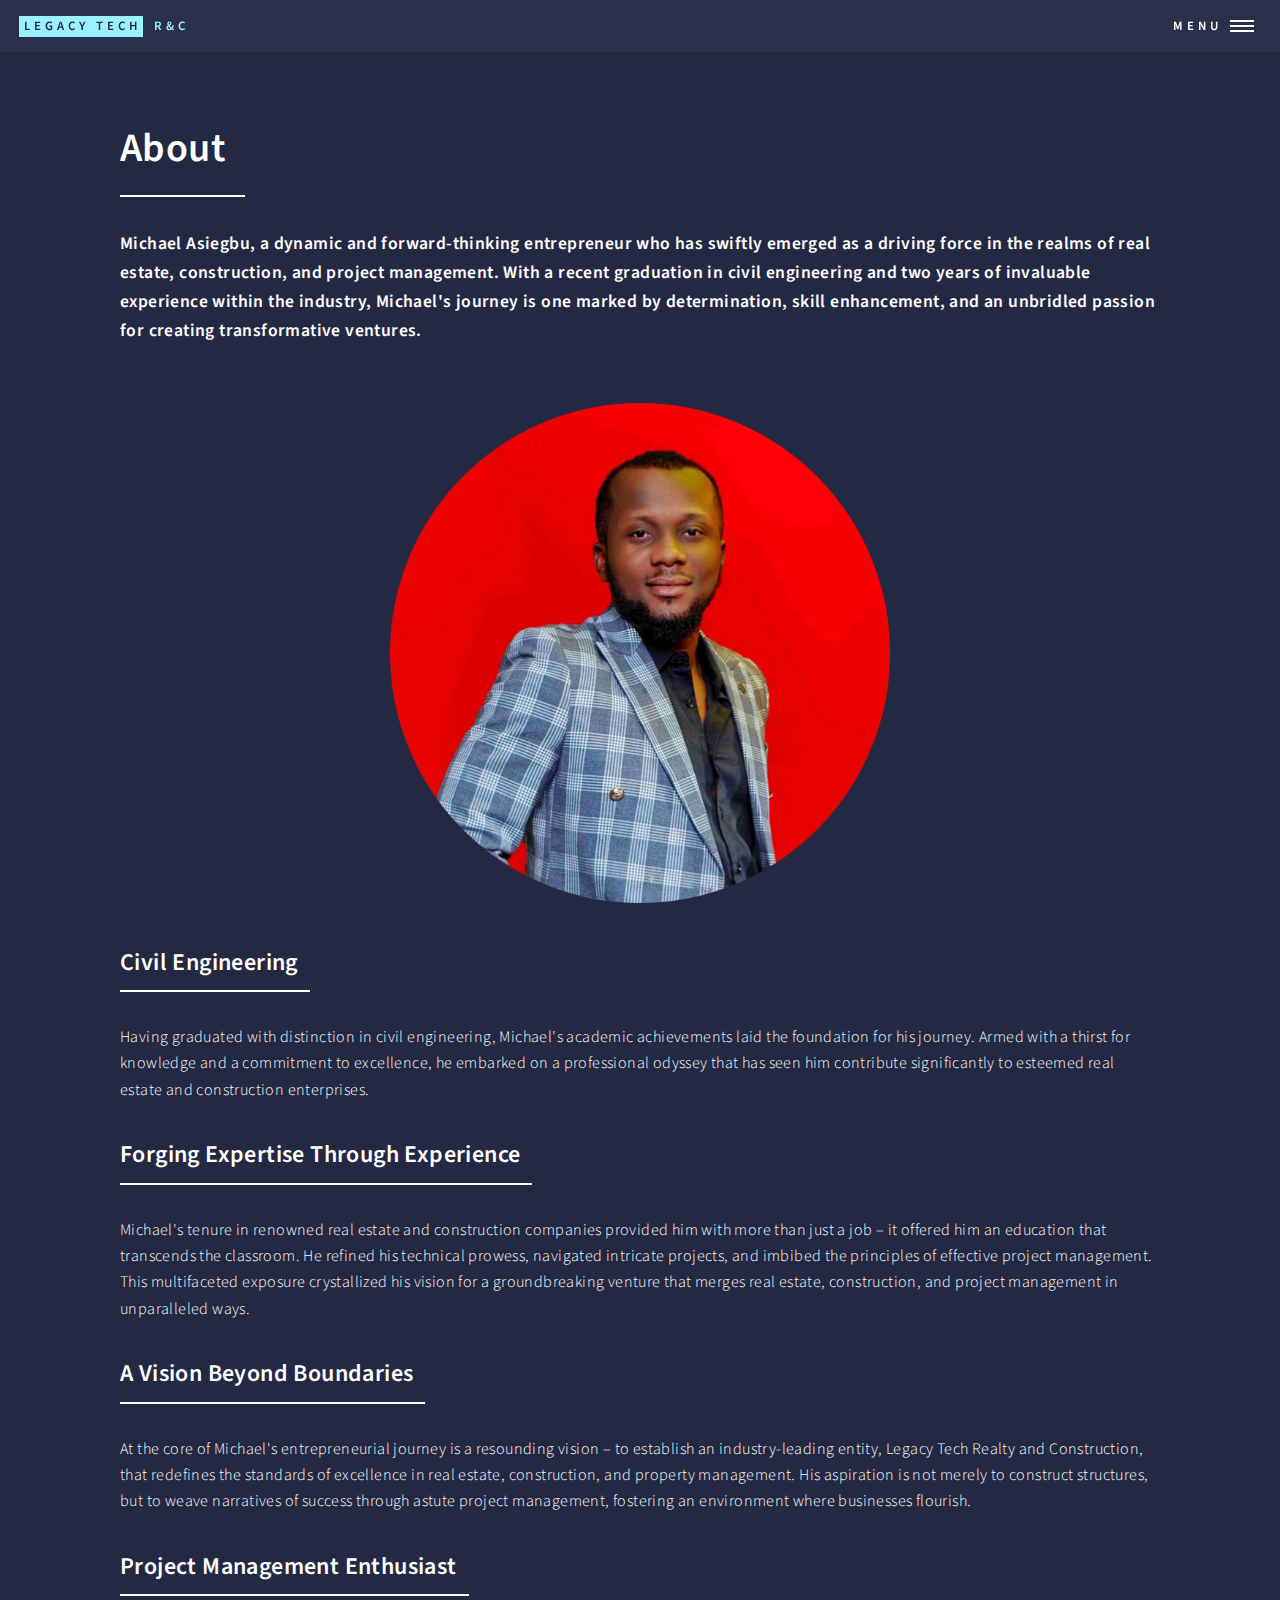
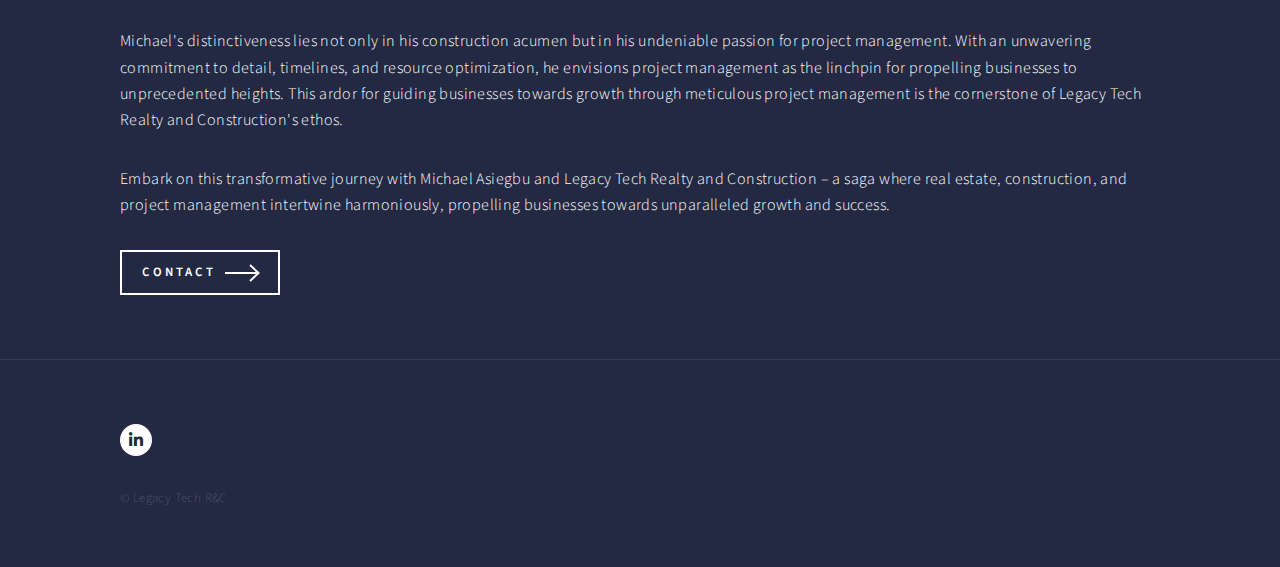
==== generic.html @ e4baddc6 "first commit" ====
<!DOCTYPE HTML>

<html>
	<head>
		<title>Legacy Tech Realty and Construction</title>
		<meta charset="utf-8" />
		<meta name="viewport" content="width=device-width, initial-scale=1, user-scalable=no" />
		<link rel="stylesheet" href="assets/css/main.css" />
		<link rel="stylesheet" href="assets/css/generic.css" />
		<noscript><link rel="stylesheet" href="assets/css/noscript.css" /></noscript>
	</head>
	<body class="is-preload">

		<!-- Wrapper -->
			<div id="wrapper">

				<!-- Header -->
					<header id="header">
						<a href="index.html" class="logo"><strong>Legacy Tech</strong> <span>R&C</span></a>
						<nav>
							<a href="#menu">Menu</a>
						</nav>
					</header>

				<!-- Menu -->
					<nav id="menu">
						<ul class="links">
							<li><a href="index.html">Home</a></li>
							<!-- <li><a href="landing.html">Landing</a></li> -->
							<li><a href="generic.html">About</a></li>
							<!-- <li><a href="elements.html">Elements</a></li> -->
						</ul>
						<ul class="actions stacked">
							<li><a href="/index.html#contact" class="button primary fit">Contact</a></li>
						</ul>
					</nav>

				<!-- Main -->
					<div id="main" class="alt">

						<!-- One -->
							<section id="one">
								<div class="inner">
									<header class="major">
										<h1>About</h1>
									</header>
							
									
									<h4>Michael Asiegbu, a dynamic and forward-thinking entrepreneur who has swiftly emerged as a driving force in the realms of real estate, construction, and project management. With a recent graduation in civil engineering and two years of invaluable experience within the industry, Michael's journey is one marked by determination, skill enhancement, and an unbridled passion for creating transformative ventures.
									</h4>
									<div class="image-custom">
										<span class="image main"><img src="images/roundedmikky.png" alt="" /></span>
									</div>
									<header class="major">
										<h2 class="header-custom">Civil Engineering</h2>
									</header>
									<p>Having graduated with distinction in civil engineering, Michael's academic achievements laid the foundation for his journey. Armed with a thirst for knowledge and a commitment to excellence, he embarked on a professional odyssey that has seen him contribute significantly to esteemed real estate and construction enterprises.
									</p>
									<header class="major">
										<h2 class="header-custom">Forging Expertise Through Experience</h2>
									</header>
									<p>Michael's tenure in renowned real estate and construction companies provided him with more than just a job – it offered him an education that transcends the classroom. He refined his technical prowess, navigated intricate projects, and imbibed the principles of effective project management. This multifaceted exposure crystallized his vision for a groundbreaking venture that merges real estate, construction, and project management in unparalleled ways.
									</p>
									<header class="major">
										<h2 class="header-custom">A Vision Beyond Boundaries</h2>
									</header>
									<p>At the core of Michael's entrepreneurial journey is a resounding vision – to establish an industry-leading entity, Legacy Tech Realty and Construction, that redefines the standards of excellence in real estate, construction, and property management. His aspiration is not merely to construct structures, but to weave narratives of success through astute project management, fostering an environment where businesses flourish.
									</p>
									<header class="major">
										<h2 class="header-custom">Project Management Enthusiast</h2>
									</header>
									<p>Michael's distinctiveness lies not only in his construction acumen but in his undeniable passion for project management. With an unwavering commitment to detail, timelines, and resource optimization, he envisions project management as the linchpin for propelling businesses to unprecedented heights. This ardor for guiding businesses towards growth through meticulous project management is the cornerstone of Legacy Tech Realty and Construction's ethos.
									</p>
									
									<p>Embark on this transformative journey with Michael Asiegbu and Legacy Tech Realty and Construction – a saga where real estate, construction, and project management intertwine harmoniously, propelling businesses towards unparalleled growth and success.
									</p>
									<ul class="actions">
										<li><a href="/index.html#contact" class="button next scrolly">Contact</a></li>
									</ul>
								</div>
								
							</section>

					</div>

				<!-- Contact
					<section id="contact">
						<div class="inner">
							<section>
								<form method="post" action="#">
									<div class="fields">
										<div class="field half">
											<label for="name">Name</label>
											<input type="text" name="name" id="name" />
										</div>
										<div class="field half">
											<label for="email">Email</label>
											<input type="text" name="email" id="email" />
										</div>
										<div class="field">
											<label for="message">Message</label>
											<textarea name="message" id="message" rows="6"></textarea>
										</div>
									</div>
									<ul class="actions">
										<li><input type="submit" value="Send Message" class="primary" /></li>
										<li><input type="reset" value="Clear" /></li>
									</ul>
								</form>
							</section>
							<section class="split">
								<section>
									<div class="contact-method">
										<span class="icon solid alt fa-envelope"></span>
										<h3>Email</h3>
										<a href="#">information@untitled.tld</a>
									</div>
								</section>
								<section>
									<div class="contact-method">
										<span class="icon solid alt fa-phone"></span>
										<h3>Phone</h3>
										<span>(000) 000-0000 x12387</span>
									</div>
								</section>
								<section>
									<div class="contact-method">
										<span class="icon solid alt fa-home"></span>
										<h3>Address</h3>
										<span>1234 Somewhere Road #5432<br />
										Nashville, TN 00000<br />
										United States of America</span>
									</div>
								</section>
							</section>
						</div>
					</section> -->

				<!-- Footer -->
					<footer id="footer">
						<div class="inner">
							<ul class="icons">
								<!-- <li><a href="#" class="icon brands alt fa-twitter"><span class="label">Twitter</span></a></li> -->
								<!-- <li><a href="#" class="icon brands alt fa-facebook-f"><span class="label">Facebook</span></a></li> -->
								<!-- <li><a href="#" class="icon brands alt fa-instagram"><span class="label">Instagram</span></a></li> -->
								<!-- <li><a href="#" class="icon brands alt fa-github"><span class="label">GitHub</span></a></li> -->
								<li><a href="https://www.linkedin.com/in/michael-emeka-asiegbu-6076281b3" class="icon brands alt fa-linkedin-in"><span class="label">LinkedIn</span></a></li>
							</ul>
							<ul class="copyright">
								<li>&copy; Legacy Tech R&C</li>
							</ul>
						</div>
					</footer>

			</div>

		<!-- Scripts -->
			<script src="assets/js/jquery.min.js"></script>
			<script src="assets/js/jquery.scrolly.min.js"></script>
			<script src="assets/js/jquery.scrollex.min.js"></script>
			<script src="assets/js/browser.min.js"></script>
			<script src="assets/js/breakpoints.min.js"></script>
			<script src="assets/js/util.js"></script>
			<script src="assets/js/main.js"></script>

	</body>
</html>
---- assets/css/main.css ----
@import url(fontawesome-all.min.css);
@import url("https://fonts.googleapis.com/css?family=Source+Sans+Pro:300,300italic,600,600italic");


html, body, div, span, applet, object,
iframe, h1, h2, h3, h4, h5, h6, p, blockquote,
pre, a, abbr, acronym, address, big, cite,
code, del, dfn, em, img, ins, kbd, q, s, samp,
small, strike, strong, sub, sup, tt, var, b,
u, i, center, dl, dt, dd, ol, ul, li, fieldset,
form, label, legend, table, caption, tbody,
tfoot, thead, tr, th, td, article, aside,
canvas, details, embed, figure, figcaption,
footer, header, hgroup, menu, nav, output, ruby,
section, summary, time, mark, audio, video {
	margin: 0;
	padding: 0;
	border: 0;
	font-size: 100%;
	font: inherit;
	vertical-align: baseline;}

article, aside, details, figcaption, figure,
footer, header, hgroup, menu, nav, section {
	display: block;}

body {
	line-height: 1;
}

ol, ul {
	list-style: none;
}

blockquote, q {
	quotes: none;
}

	blockquote:before, blockquote:after, q:before, q:after {
		content: '';
		content: none;
	}

table {
	border-collapse: collapse;
	border-spacing: 0;
}

body {
	-webkit-text-size-adjust: none;
}

mark {
	background-color: transparent;
	color: inherit;
}

input::-moz-focus-inner {
	border: 0;
	padding: 0;
}

input, select, textarea {
	-moz-appearance: none;
	-webkit-appearance: none;
	-ms-appearance: none;
	appearance: none;
}

/* Basic */

	@-ms-viewport {
		width: device-width;
	}

	body {
		-ms-overflow-style: scrollbar;
	}

	@media screen and (max-width: 480px) {

		html, body {
			min-width: 320px;
		}

	}

	html {
		box-sizing: border-box;
	}

	*, *:before, *:after {
		box-sizing: inherit;
	}

	body {
		background: #242943;
	}

		body.is-preload *, body.is-preload *:before, body.is-preload *:after {
			-moz-animation: none !important;
			-webkit-animation: none !important;
			-ms-animation: none !important;
			animation: none !important;
			-moz-transition: none !important;
			-webkit-transition: none !important;
			-ms-transition: none !important;
			transition: none !important;
		}

/* Type */

	body, input, select, textarea {
		color: #ffffff;
		font-family: "Source Sans Pro", Helvetica, sans-serif;
		font-size: 17pt;
		font-weight: 300;
		letter-spacing: 0.025em;
		line-height: 1.65;
	}

		@media screen and (max-width: 1680px) {

			body, input, select, textarea {
				font-size: 14pt;
			}

		}

		@media screen and (max-width: 1280px) {

			body, input, select, textarea {
				font-size: 12pt;
			}

		}

		@media screen and (max-width: 360px) {

			body, input, select, textarea {
				font-size: 11pt;
			}

		}

	a {
		-moz-transition: color 0.2s ease-in-out, border-bottom-color 0.2s ease-in-out;
		-webkit-transition: color 0.2s ease-in-out, border-bottom-color 0.2s ease-in-out;
		-ms-transition: color 0.2s ease-in-out, border-bottom-color 0.2s ease-in-out;
		transition: color 0.2s ease-in-out, border-bottom-color 0.2s ease-in-out;
		border-bottom: dotted 1px;
		color: inherit;
		text-decoration: none;
	}

		a:hover {
			border-bottom-color: transparent;
			color: #9bf1ff !important;
		}

		a:active {
			color: #53e3fb !important;
		}

	strong, b {
		color: #ffffff;
		font-weight: 600;
	}

	em, i {
		font-style: italic;
	}

	p {
		margin: 0 0 2em 0;
	}

	h1, h2, h3, h4, h5, h6 {
		color: #ffffff;
		font-weight: 600;
		line-height: 1.65;
		margin: 0 0 1em 0;
	}

		h1 a, h2 a, h3 a, h4 a, h5 a, h6 a {
			color: inherit;
			border-bottom: 0;
		}

	h1 {
		font-size: 2.5em;
	}

	h2 {
		font-size: 1.75em;
	}

	h3 {
		font-size: 1.35em;
	}

	h4 {
		font-size: 1.1em;
	}

	h5 {
		font-size: 0.9em;
	}

	h6 {
		font-size: 0.7em;
	}

	@media screen and (max-width: 736px) {

		h1 {
			font-size: 2em;
		}

		h2 {
			font-size: 1.5em;
		}

		h3 {
			font-size: 1.25em;
		}

	}

	sub {
		font-size: 0.8em;
		position: relative;
		top: 0.5em;
	}

	sup {
		font-size: 0.8em;
		position: relative;
		top: -0.5em;
	}

	blockquote {
		border-left: solid 4px rgba(212, 212, 255, 0.1);
		font-style: italic;
		margin: 0 0 2em 0;
		padding: 0.5em 0 0.5em 2em;
	}

	code {
		background: rgba(212, 212, 255, 0.035);
		font-family: "Courier New", monospace;
		font-size: 0.9em;
		margin: 0 0.25em;
		padding: 0.25em 0.65em;
	}

	pre {
		-webkit-overflow-scrolling: touch;
		font-family: "Courier New", monospace;
		font-size: 0.9em;
		margin: 0 0 2em 0;
	}

		pre code {
			display: block;
			line-height: 1.75;
			padding: 1em 1.5em;
			overflow-x: auto;
		}

	hr {
		border: 0;
		border-bottom: solid 1px rgba(212, 212, 255, 0.1);
		margin: 2em 0;
	}

		hr.major {
			margin: 3em 0;
		}

	.align-left {
		text-align: left;
	}

	.align-center {
		text-align: center;
	}

	.align-right {
		text-align: right;
	}

/* Row */

	.row {
		display: flex;
		flex-wrap: wrap;
		box-sizing: border-box;
		align-items: stretch;
	}

		.row > * {
			box-sizing: border-box;
		}

		.row.gtr-uniform > * > :last-child {
			margin-bottom: 0;
		}

		.row.aln-left {
			justify-content: flex-start;
		}

		.row.aln-center {
			justify-content: center;
		}

		.row.aln-right {
			justify-content: flex-end;
		}

		.row.aln-top {
			align-items: flex-start;
		}

		.row.aln-middle {
			align-items: center;
		}

		.row.aln-bottom {
			align-items: flex-end;
		}

		.row > .imp {
			order: -1;
		}

		.row > .col-1 {
			width: 8.33333%;
		}

		.row > .off-1 {
			margin-left: 8.33333%;
		}

		.row > .col-2 {
			width: 16.66667%;
		}

		.row > .off-2 {
			margin-left: 16.66667%;
		}

		.row > .col-3 {
			width: 25%;
		}

		.row > .off-3 {
			margin-left: 25%;
		}

		.row > .col-4 {
			width: 33.33333%;
		}

		.row > .off-4 {
			margin-left: 33.33333%;
		}

		.row > .col-5 {
			width: 41.66667%;
		}

		.row > .off-5 {
			margin-left: 41.66667%;
		}

		.row > .col-6 {
			width: 50%;
		}

		.row > .off-6 {
			margin-left: 50%;
		}

		.row > .col-7 {
			width: 58.33333%;
		}

		.row > .off-7 {
			margin-left: 58.33333%;
		}

		.row > .col-8 {
			width: 66.66667%;
		}

		.row > .off-8 {
			margin-left: 66.66667%;
		}

		.row > .col-9 {
			width: 75%;
		}

		.row > .off-9 {
			margin-left: 75%;
		}

		.row > .col-10 {
			width: 83.33333%;
		}

		.row > .off-10 {
			margin-left: 83.33333%;
		}

		.row > .col-11 {
			width: 91.66667%;
		}

		.row > .off-11 {
			margin-left: 91.66667%;
		}

		.row > .col-12 {
			width: 100%;
		}

		.row > .off-12 {
			margin-left: 100%;
		}

		.row.gtr-0 {
			margin-top: 0;
			margin-left: 0em;
		}

			.row.gtr-0 > * {
				padding: 0 0 0 0em;
			}

			.row.gtr-0.gtr-uniform {
				margin-top: 0em;
			}

				.row.gtr-0.gtr-uniform > * {
					padding-top: 0em;
				}

		.row.gtr-25 {
			margin-top: 0;
			margin-left: -0.5em;
		}

			.row.gtr-25 > * {
				padding: 0 0 0 0.5em;
			}

			.row.gtr-25.gtr-uniform {
				margin-top: -0.5em;
			}

				.row.gtr-25.gtr-uniform > * {
					padding-top: 0.5em;
				}

		.row.gtr-50 {
			margin-top: 0;
			margin-left: -1em;
		}

			.row.gtr-50 > * {
				padding: 0 0 0 1em;
			}

			.row.gtr-50.gtr-uniform {
				margin-top: -1em;
			}

				.row.gtr-50.gtr-uniform > * {
					padding-top: 1em;
				}

		.row {
			margin-top: 0;
			margin-left: -2em;
		}

			.row > * {
				padding: 0 0 0 2em;
			}

			.row.gtr-uniform {
				margin-top: -2em;
			}

				.row.gtr-uniform > * {
					padding-top: 2em;
				}

		.row.gtr-150 {
			margin-top: 0;
			margin-left: -3em;
		}

			.row.gtr-150 > * {
				padding: 0 0 0 3em;
			}

			.row.gtr-150.gtr-uniform {
				margin-top: -3em;
			}

				.row.gtr-150.gtr-uniform > * {
					padding-top: 3em;
				}

		.row.gtr-200 {
			margin-top: 0;
			margin-left: -4em;
		}

			.row.gtr-200 > * {
				padding: 0 0 0 4em;
			}

			.row.gtr-200.gtr-uniform {
				margin-top: -4em;
			}

				.row.gtr-200.gtr-uniform > * {
					padding-top: 4em;
				}

		@media screen and (max-width: 1680px) {

			.row {
				display: flex;
				flex-wrap: wrap;
				box-sizing: border-box;
				align-items: stretch;
			}

				.row > * {
					box-sizing: border-box;
				}

				.row.gtr-uniform > * > :last-child {
					margin-bottom: 0;
				}

				.row.aln-left {
					justify-content: flex-start;
				}

				.row.aln-center {
					justify-content: center;
				}

				.row.aln-right {
					justify-content: flex-end;
				}

				.row.aln-top {
					align-items: flex-start;
				}

				.row.aln-middle {
					align-items: center;
				}

				.row.aln-bottom {
					align-items: flex-end;
				}

				.row > .imp-xlarge {
					order: -1;
				}

				.row > .col-1-xlarge {
					width: 8.33333%;
				}

				.row > .off-1-xlarge {
					margin-left: 8.33333%;
				}

				.row > .col-2-xlarge {
					width: 16.66667%;
				}

				.row > .off-2-xlarge {
					margin-left: 16.66667%;
				}

				.row > .col-3-xlarge {
					width: 25%;
				}

				.row > .off-3-xlarge {
					margin-left: 25%;
				}

				.row > .col-4-xlarge {
					width: 33.33333%;
				}

				.row > .off-4-xlarge {
					margin-left: 33.33333%;
				}

				.row > .col-5-xlarge {
					width: 41.66667%;
				}

				.row > .off-5-xlarge {
					margin-left: 41.66667%;
				}

				.row > .col-6-xlarge {
					width: 50%;
				}

				.row > .off-6-xlarge {
					margin-left: 50%;
				}

				.row > .col-7-xlarge {
					width: 58.33333%;
				}

				.row > .off-7-xlarge {
					margin-left: 58.33333%;
				}

				.row > .col-8-xlarge {
					width: 66.66667%;
				}

				.row > .off-8-xlarge {
					margin-left: 66.66667%;
				}

				.row > .col-9-xlarge {
					width: 75%;
				}

				.row > .off-9-xlarge {
					margin-left: 75%;
				}

				.row > .col-10-xlarge {
					width: 83.33333%;
				}

				.row > .off-10-xlarge {
					margin-left: 83.33333%;
				}

				.row > .col-11-xlarge {
					width: 91.66667%;
				}

				.row > .off-11-xlarge {
					margin-left: 91.66667%;
				}

				.row > .col-12-xlarge {
					width: 100%;
				}

				.row > .off-12-xlarge {
					margin-left: 100%;
				}

				.row.gtr-0 {
					margin-top: 0;
					margin-left: 0em;
				}

					.row.gtr-0 > * {
						padding: 0 0 0 0em;
					}

					.row.gtr-0.gtr-uniform {
						margin-top: 0em;
					}

						.row.gtr-0.gtr-uniform > * {
							padding-top: 0em;
						}

				.row.gtr-25 {
					margin-top: 0;
					margin-left: -0.5em;
				}

					.row.gtr-25 > * {
						padding: 0 0 0 0.5em;
					}

					.row.gtr-25.gtr-uniform {
						margin-top: -0.5em;
					}

						.row.gtr-25.gtr-uniform > * {
							padding-top: 0.5em;
						}

				.row.gtr-50 {
					margin-top: 0;
					margin-left: -1em;
				}

					.row.gtr-50 > * {
						padding: 0 0 0 1em;
					}

					.row.gtr-50.gtr-uniform {
						margin-top: -1em;
					}

						.row.gtr-50.gtr-uniform > * {
							padding-top: 1em;
						}

				.row {
					margin-top: 0;
					margin-left: -2em;
				}

					.row > * {
						padding: 0 0 0 2em;
					}

					.row.gtr-uniform {
						margin-top: -2em;
					}

						.row.gtr-uniform > * {
							padding-top: 2em;
						}

				.row.gtr-150 {
					margin-top: 0;
					margin-left: -3em;
				}

					.row.gtr-150 > * {
						padding: 0 0 0 3em;
					}

					.row.gtr-150.gtr-uniform {
						margin-top: -3em;
					}

						.row.gtr-150.gtr-uniform > * {
							padding-top: 3em;
						}

				.row.gtr-200 {
					margin-top: 0;
					margin-left: -4em;
				}

					.row.gtr-200 > * {
						padding: 0 0 0 4em;
					}

					.row.gtr-200.gtr-uniform {
						margin-top: -4em;
					}

						.row.gtr-200.gtr-uniform > * {
							padding-top: 4em;
						}

		}

		@media screen and (max-width: 1280px) {

			.row {
				display: flex;
				flex-wrap: wrap;
				box-sizing: border-box;
				align-items: stretch;
			}

				.row > * {
					box-sizing: border-box;
				}

				.row.gtr-uniform > * > :last-child {
					margin-bottom: 0;
				}

				.row.aln-left {
					justify-content: flex-start;
				}

				.row.aln-center {
					justify-content: center;
				}

				.row.aln-right {
					justify-content: flex-end;
				}

				.row.aln-top {
					align-items: flex-start;
				}

				.row.aln-middle {
					align-items: center;
				}

				.row.aln-bottom {
					align-items: flex-end;
				}

				.row > .imp-large {
					order: -1;
				}

				.row > .col-1-large {
					width: 8.33333%;
				}

				.row > .off-1-large {
					margin-left: 8.33333%;
				}

				.row > .col-2-large {
					width: 16.66667%;
				}

				.row > .off-2-large {
					margin-left: 16.66667%;
				}

				.row > .col-3-large {
					width: 25%;
				}

				.row > .off-3-large {
					margin-left: 25%;
				}

				.row > .col-4-large {
					width: 33.33333%;
				}

				.row > .off-4-large {
					margin-left: 33.33333%;
				}

				.row > .col-5-large {
					width: 41.66667%;
				}

				.row > .off-5-large {
					margin-left: 41.66667%;
				}

				.row > .col-6-large {
					width: 50%;
				}

				.row > .off-6-large {
					margin-left: 50%;
				}

				.row > .col-7-large {
					width: 58.33333%;
				}

				.row > .off-7-large {
					margin-left: 58.33333%;
				}

				.row > .col-8-large {
					width: 66.66667%;
				}

				.row > .off-8-large {
					margin-left: 66.66667%;
				}

				.row > .col-9-large {
					width: 75%;
				}

				.row > .off-9-large {
					margin-left: 75%;
				}

				.row > .col-10-large {
					width: 83.33333%;
				}

				.row > .off-10-large {
					margin-left: 83.33333%;
				}

				.row > .col-11-large {
					width: 91.66667%;
				}

				.row > .off-11-large {
					margin-left: 91.66667%;
				}

				.row > .col-12-large {
					width: 100%;
				}

				.row > .off-12-large {
					margin-left: 100%;
				}

				.row.gtr-0 {
					margin-top: 0;
					margin-left: 0em;
				}

					.row.gtr-0 > * {
						padding: 0 0 0 0em;
					}

					.row.gtr-0.gtr-uniform {
						margin-top: 0em;
					}

						.row.gtr-0.gtr-uniform > * {
							padding-top: 0em;
						}

				.row.gtr-25 {
					margin-top: 0;
					margin-left: -0.375em;
				}

					.row.gtr-25 > * {
						padding: 0 0 0 0.375em;
					}

					.row.gtr-25.gtr-uniform {
						margin-top: -0.375em;
					}

						.row.gtr-25.gtr-uniform > * {
							padding-top: 0.375em;
						}

				.row.gtr-50 {
					margin-top: 0;
					margin-left: -0.75em;
				}

					.row.gtr-50 > * {
						padding: 0 0 0 0.75em;
					}

					.row.gtr-50.gtr-uniform {
						margin-top: -0.75em;
					}

						.row.gtr-50.gtr-uniform > * {
							padding-top: 0.75em;
						}

				.row {
					margin-top: 0;
					margin-left: -1.5em;
				}

					.row > * {
						padding: 0 0 0 1.5em;
					}

					.row.gtr-uniform {
						margin-top: -1.5em;
					}

						.row.gtr-uniform > * {
							padding-top: 1.5em;
						}

				.row.gtr-150 {
					margin-top: 0;
					margin-left: -2.25em;
				}

					.row.gtr-150 > * {
						padding: 0 0 0 2.25em;
					}

					.row.gtr-150.gtr-uniform {
						margin-top: -2.25em;
					}

						.row.gtr-150.gtr-uniform > * {
							padding-top: 2.25em;
						}

				.row.gtr-200 {
					margin-top: 0;
					margin-left: -3em;
				}

					.row.gtr-200 > * {
						padding: 0 0 0 3em;
					}

					.row.gtr-200.gtr-uniform {
						margin-top: -3em;
					}

						.row.gtr-200.gtr-uniform > * {
							padding-top: 3em;
						}

		}

		@media screen and (max-width: 980px) {

			.row {
				display: flex;
				flex-wrap: wrap;
				box-sizing: border-box;
				align-items: stretch;
			}

				.row > * {
					box-sizing: border-box;
				}

				.row.gtr-uniform > * > :last-child {
					margin-bottom: 0;
				}

				.row.aln-left {
					justify-content: flex-start;
				}

				.row.aln-center {
					justify-content: center;
				}

				.row.aln-right {
					justify-content: flex-end;
				}

				.row.aln-top {
					align-items: flex-start;
				}

				.row.aln-middle {
					align-items: center;
				}

				.row.aln-bottom {
					align-items: flex-end;
				}

				.row > .imp-medium {
					order: -1;
				}

				.row > .col-1-medium {
					width: 8.33333%;
				}

				.row > .off-1-medium {
					margin-left: 8.33333%;
				}

				.row > .col-2-medium {
					width: 16.66667%;
				}

				.row > .off-2-medium {
					margin-left: 16.66667%;
				}

				.row > .col-3-medium {
					width: 25%;
				}

				.row > .off-3-medium {
					margin-left: 25%;
				}

				.row > .col-4-medium {
					width: 33.33333%;
				}

				.row > .off-4-medium {
					margin-left: 33.33333%;
				}

				.row > .col-5-medium {
					width: 41.66667%;
				}

				.row > .off-5-medium {
					margin-left: 41.66667%;
				}

				.row > .col-6-medium {
					width: 50%;
				}

				.row > .off-6-medium {
					margin-left: 50%;
				}

				.row > .col-7-medium {
					width: 58.33333%;
				}

				.row > .off-7-medium {
					margin-left: 58.33333%;
				}

				.row > .col-8-medium {
					width: 66.66667%;
				}

				.row > .off-8-medium {
					margin-left: 66.66667%;
				}

				.row > .col-9-medium {
					width: 75%;
				}

				.row > .off-9-medium {
					margin-left: 75%;
				}

				.row > .col-10-medium {
					width: 83.33333%;
				}

				.row > .off-10-medium {
					margin-left: 83.33333%;
				}

				.row > .col-11-medium {
					width: 91.66667%;
				}

				.row > .off-11-medium {
					margin-left: 91.66667%;
				}

				.row > .col-12-medium {
					width: 100%;
				}

				.row > .off-12-medium {
					margin-left: 100%;
				}

				.row.gtr-0 {
					margin-top: 0;
					margin-left: 0em;
				}

					.row.gtr-0 > * {
						padding: 0 0 0 0em;
					}

					.row.gtr-0.gtr-uniform {
						margin-top: 0em;
					}

						.row.gtr-0.gtr-uniform > * {
							padding-top: 0em;
						}

				.row.gtr-25 {
					margin-top: 0;
					margin-left: -0.375em;
				}

					.row.gtr-25 > * {
						padding: 0 0 0 0.375em;
					}

					.row.gtr-25.gtr-uniform {
						margin-top: -0.375em;
					}

						.row.gtr-25.gtr-uniform > * {
							padding-top: 0.375em;
						}

				.row.gtr-50 {
					margin-top: 0;
					margin-left: -0.75em;
				}

					.row.gtr-50 > * {
						padding: 0 0 0 0.75em;
					}

					.row.gtr-50.gtr-uniform {
						margin-top: -0.75em;
					}

						.row.gtr-50.gtr-uniform > * {
							padding-top: 0.75em;
						}

				.row {
					margin-top: 0;
					margin-left: -1.5em;
				}

					.row > * {
						padding: 0 0 0 1.5em;
					}

					.row.gtr-uniform {
						margin-top: -1.5em;
					}

						.row.gtr-uniform > * {
							padding-top: 1.5em;
						}

				.row.gtr-150 {
					margin-top: 0;
					margin-left: -2.25em;
				}

					.row.gtr-150 > * {
						padding: 0 0 0 2.25em;
					}

					.row.gtr-150.gtr-uniform {
						margin-top: -2.25em;
					}

						.row.gtr-150.gtr-uniform > * {
							padding-top: 2.25em;
						}

				.row.gtr-200 {
					margin-top: 0;
					margin-left: -3em;
				}

					.row.gtr-200 > * {
						padding: 0 0 0 3em;
					}

					.row.gtr-200.gtr-uniform {
						margin-top: -3em;
					}

						.row.gtr-200.gtr-uniform > * {
							padding-top: 3em;
						}

		}

		@media screen and (max-width: 736px) {

			.row {
				display: flex;
				flex-wrap: wrap;
				box-sizing: border-box;
				align-items: stretch;
			}

				.row > * {
					box-sizing: border-box;
				}

				.row.gtr-uniform > * > :last-child {
					margin-bottom: 0;
				}

				.row.aln-left {
					justify-content: flex-start;
				}

				.row.aln-center {
					justify-content: center;
				}

				.row.aln-right {
					justify-content: flex-end;
				}

				.row.aln-top {
					align-items: flex-start;
				}

				.row.aln-middle {
					align-items: center;
				}

				.row.aln-bottom {
					align-items: flex-end;
				}

				.row > .imp-small {
					order: -1;
				}

				.row > .col-1-small {
					width: 8.33333%;
				}

				.row > .off-1-small {
					margin-left: 8.33333%;
				}

				.row > .col-2-small {
					width: 16.66667%;
				}

				.row > .off-2-small {
					margin-left: 16.66667%;
				}

				.row > .col-3-small {
					width: 25%;
				}

				.row > .off-3-small {
					margin-left: 25%;
				}

				.row > .col-4-small {
					width: 33.33333%;
				}

				.row > .off-4-small {
					margin-left: 33.33333%;
				}

				.row > .col-5-small {
					width: 41.66667%;
				}

				.row > .off-5-small {
					margin-left: 41.66667%;
				}

				.row > .col-6-small {
					width: 50%;
				}

				.row > .off-6-small {
					margin-left: 50%;
				}

				.row > .col-7-small {
					width: 58.33333%;
				}

				.row > .off-7-small {
					margin-left: 58.33333%;
				}

				.row > .col-8-small {
					width: 66.66667%;
				}

				.row > .off-8-small {
					margin-left: 66.66667%;
				}

				.row > .col-9-small {
					width: 75%;
				}

				.row > .off-9-small {
					margin-left: 75%;
				}

				.row > .col-10-small {
					width: 83.33333%;
				}

				.row > .off-10-small {
					margin-left: 83.33333%;
				}

				.row > .col-11-small {
					width: 91.66667%;
				}

				.row > .off-11-small {
					margin-left: 91.66667%;
				}

				.row > .col-12-small {
					width: 100%;
				}

				.row > .off-12-small {
					margin-left: 100%;
				}

				.row.gtr-0 {
					margin-top: 0;
					margin-left: 0em;
				}

					.row.gtr-0 > * {
						padding: 0 0 0 0em;
					}

					.row.gtr-0.gtr-uniform {
						margin-top: 0em;
					}

						.row.gtr-0.gtr-uniform > * {
							padding-top: 0em;
						}

				.row.gtr-25 {
					margin-top: 0;
					margin-left: -0.3125em;
				}

					.row.gtr-25 > * {
						padding: 0 0 0 0.3125em;
					}

					.row.gtr-25.gtr-uniform {
						margin-top: -0.3125em;
					}

						.row.gtr-25.gtr-uniform > * {
							padding-top: 0.3125em;
						}

				.row.gtr-50 {
					margin-top: 0;
					margin-left: -0.625em;
				}

					.row.gtr-50 > * {
						padding: 0 0 0 0.625em;
					}

					.row.gtr-50.gtr-uniform {
						margin-top: -0.625em;
					}

						.row.gtr-50.gtr-uniform > * {
							padding-top: 0.625em;
						}

				.row {
					margin-top: 0;
					margin-left: -1.25em;
				}

					.row > * {
						padding: 0 0 0 1.25em;
					}

					.row.gtr-uniform {
						margin-top: -1.25em;
					}

						.row.gtr-uniform > * {
							padding-top: 1.25em;
						}

				.row.gtr-150 {
					margin-top: 0;
					margin-left: -1.875em;
				}

					.row.gtr-150 > * {
						padding: 0 0 0 1.875em;
					}

					.row.gtr-150.gtr-uniform {
						margin-top: -1.875em;
					}

						.row.gtr-150.gtr-uniform > * {
							padding-top: 1.875em;
						}

				.row.gtr-200 {
					margin-top: 0;
					margin-left: -2.5em;
				}

					.row.gtr-200 > * {
						padding: 0 0 0 2.5em;
					}

					.row.gtr-200.gtr-uniform {
						margin-top: -2.5em;
					}

						.row.gtr-200.gtr-uniform > * {
							padding-top: 2.5em;
						}

		}

		@media screen and (max-width: 480px) {

			.row {
				display: flex;
				flex-wrap: wrap;
				box-sizing: border-box;
				align-items: stretch;
			}

				.row > * {
					box-sizing: border-box;
				}

				.row.gtr-uniform > * > :last-child {
					margin-bottom: 0;
				}

				.row.aln-left {
					justify-content: flex-start;
				}

				.row.aln-center {
					justify-content: center;
				}

				.row.aln-right {
					justify-content: flex-end;
				}

				.row.aln-top {
					align-items: flex-start;
				}

				.row.aln-middle {
					align-items: center;
				}

				.row.aln-bottom {
					align-items: flex-end;
				}

				.row > .imp-xsmall {
					order: -1;
				}

				.row > .col-1-xsmall {
					width: 8.33333%;
				}

				.row > .off-1-xsmall {
					margin-left: 8.33333%;
				}

				.row > .col-2-xsmall {
					width: 16.66667%;
				}

				.row > .off-2-xsmall {
					margin-left: 16.66667%;
				}

				.row > .col-3-xsmall {
					width: 25%;
				}

				.row > .off-3-xsmall {
					margin-left: 25%;
				}

				.row > .col-4-xsmall {
					width: 33.33333%;
				}

				.row > .off-4-xsmall {
					margin-left: 33.33333%;
				}

				.row > .col-5-xsmall {
					width: 41.66667%;
				}

				.row > .off-5-xsmall {
					margin-left: 41.66667%;
				}

				.row > .col-6-xsmall {
					width: 50%;
				}

				.row > .off-6-xsmall {
					margin-left: 50%;
				}

				.row > .col-7-xsmall {
					width: 58.33333%;
				}

				.row > .off-7-xsmall {
					margin-left: 58.33333%;
				}

				.row > .col-8-xsmall {
					width: 66.66667%;
				}

				.row > .off-8-xsmall {
					margin-left: 66.66667%;
				}

				.row > .col-9-xsmall {
					width: 75%;
				}

				.row > .off-9-xsmall {
					margin-left: 75%;
				}

				.row > .col-10-xsmall {
					width: 83.33333%;
				}

				.row > .off-10-xsmall {
					margin-left: 83.33333%;
				}

				.row > .col-11-xsmall {
					width: 91.66667%;
				}

				.row > .off-11-xsmall {
					margin-left: 91.66667%;
				}

				.row > .col-12-xsmall {
					width: 100%;
				}

				.row > .off-12-xsmall {
					margin-left: 100%;
				}

				.row.gtr-0 {
					margin-top: 0;
					margin-left: 0em;
				}

					.row.gtr-0 > * {
						padding: 0 0 0 0em;
					}

					.row.gtr-0.gtr-uniform {
						margin-top: 0em;
					}

						.row.gtr-0.gtr-uniform > * {
							padding-top: 0em;
						}

				.row.gtr-25 {
					margin-top: 0;
					margin-left: -0.3125em;
				}

					.row.gtr-25 > * {
						padding: 0 0 0 0.3125em;
					}

					.row.gtr-25.gtr-uniform {
						margin-top: -0.3125em;
					}

						.row.gtr-25.gtr-uniform > * {
							padding-top: 0.3125em;
						}

				.row.gtr-50 {
					margin-top: 0;
					margin-left: -0.625em;
				}

					.row.gtr-50 > * {
						padding: 0 0 0 0.625em;
					}

					.row.gtr-50.gtr-uniform {
						margin-top: -0.625em;
					}

						.row.gtr-50.gtr-uniform > * {
							padding-top: 0.625em;
						}

				.row {
					margin-top: 0;
					margin-left: -1.25em;
				}

					.row > * {
						padding: 0 0 0 1.25em;
					}

					.row.gtr-uniform {
						margin-top: -1.25em;
					}

						.row.gtr-uniform > * {
							padding-top: 1.25em;
						}

				.row.gtr-150 {
					margin-top: 0;
					margin-left: -1.875em;
				}

					.row.gtr-150 > * {
						padding: 0 0 0 1.875em;
					}

					.row.gtr-150.gtr-uniform {
						margin-top: -1.875em;
					}

						.row.gtr-150.gtr-uniform > * {
							padding-top: 1.875em;
						}

				.row.gtr-200 {
					margin-top: 0;
					margin-left: -2.5em;
				}

					.row.gtr-200 > * {
						padding: 0 0 0 2.5em;
					}

					.row.gtr-200.gtr-uniform {
						margin-top: -2.5em;
					}

						.row.gtr-200.gtr-uniform > * {
							padding-top: 2.5em;
						}

		}

/* Section/Article */

	section.special, article.special {
		text-align: center;
	}

	header.major {
		width: -moz-max-content;
		width: -webkit-max-content;
		width: -ms-max-content;
		width: max-content;
		margin-bottom: 2em;
	}

		header.major > :first-child {
			margin-bottom: 0;
			width: calc(100% + 0.5em);
		}

			header.major > :first-child:after {
				content: '';
				background-color: #ffffff;
				display: block;
				height: 2px;
				margin: 0.325em 0 0.5em 0;
				width: 100%;
			}

		header.major > p {
			font-size: 0.7em;
			font-weight: 600;
			letter-spacing: 0.25em;
			margin-bottom: 0;
			text-transform: uppercase;
		}

		body.is-ie header.major > :first-child:after {
			max-width: 9em;
		}

		body.is-ie header.major > h1:after {
			max-width: 100% !important;
		}

	@media screen and (max-width: 736px) {

		header.major > p br {
			display: none;
		}

	}

/* Form */

	form {
		margin: 0 0 2em 0;
	}

		form > :last-child {
			margin-bottom: 0;
		}

		form > .fields {
			display: -moz-flex;
			display: -webkit-flex;
			display: -ms-flex;
			display: flex;
			-moz-flex-wrap: wrap;
			-webkit-flex-wrap: wrap;
			-ms-flex-wrap: wrap;
			flex-wrap: wrap;
			width: calc(100% + 3em);
			margin: -1.5em 0 2em -1.5em;
		}

			form > .fields > .field {
				-moz-flex-grow: 0;
				-webkit-flex-grow: 0;
				-ms-flex-grow: 0;
				flex-grow: 0;
				-moz-flex-shrink: 0;
				-webkit-flex-shrink: 0;
				-ms-flex-shrink: 0;
				flex-shrink: 0;
				padding: 1.5em 0 0 1.5em;
				width: calc(100% - 1.5em);
			}

				form > .fields > .field.half {
					width: calc(50% - 0.75em);
				}

				form > .fields > .field.third {
					width: calc(100%/3 - 0.5em);
				}

				form > .fields > .field.quarter {
					width: calc(25% - 0.375em);
				}

		@media screen and (max-width: 480px) {

			form > .fields {
				width: calc(100% + 3em);
				margin: -1.5em 0 2em -1.5em;
			}

				form > .fields > .field {
					padding: 1.5em 0 0 1.5em;
					width: calc(100% - 1.5em);
				}

					form > .fields > .field.half {
						width: calc(100% - 1.5em);
					}

					form > .fields > .field.third {
						width: calc(100% - 1.5em);
					}

					form > .fields > .field.quarter {
						width: calc(100% - 1.5em);
					}

		}

	label {
		color: #ffffff;
		display: block;
		font-size: 0.8em;
		font-weight: 600;
		letter-spacing: 0.25em;
		margin: 0 0 1em 0;
		text-transform: uppercase;
	}

	input[type="text"],
	input[type="password"],
	input[type="email"],
	input[type="tel"],
	input[type="search"],
	input[type="url"],
	select,
	textarea {
		-moz-appearance: none;
		-webkit-appearance: none;
		-ms-appearance: none;
		appearance: none;
		background: rgba(212, 212, 255, 0.035);
		border: none;
		border-radius: 0;
		color: inherit;
		display: block;
		outline: 0;
		padding: 0 1em;
		text-decoration: none;
		width: 100%;
	}

		input[type="text"]:invalid,
		input[type="password"]:invalid,
		input[type="email"]:invalid,
		input[type="tel"]:invalid,
		input[type="search"]:invalid,
		input[type="url"]:invalid,
		select:invalid,
		textarea:invalid {
			box-shadow: none;
		}

		input[type="text"]:focus,
		input[type="password"]:focus,
		input[type="email"]:focus,
		input[type="tel"]:focus,
		input[type="search"]:focus,
		input[type="url"]:focus,
		select:focus,
		textarea:focus {
			border-color: #9bf1ff;
			box-shadow: 0 0 0 2px #9bf1ff;
		}

	select {
		background-image: url("data:image/svg+xml;charset=utf8,%3Csvg xmlns='http://www.w3.org/2000/svg' width='40' height='40' preserveAspectRatio='none' viewBox='0 0 40 40'%3E%3Cpath d='M9.4,12.3l10.4,10.4l10.4-10.4c0.2-0.2,0.5-0.4,0.9-0.4c0.3,0,0.6,0.1,0.9,0.4l3.3,3.3c0.2,0.2,0.4,0.5,0.4,0.9 c0,0.4-0.1,0.6-0.4,0.9L20.7,31.9c-0.2,0.2-0.5,0.4-0.9,0.4c-0.3,0-0.6-0.1-0.9-0.4L4.3,17.3c-0.2-0.2-0.4-0.5-0.4-0.9 c0-0.4,0.1-0.6,0.4-0.9l3.3-3.3c0.2-0.2,0.5-0.4,0.9-0.4S9.1,12.1,9.4,12.3z' fill='rgba(212, 212, 255, 0.1)' /%3E%3C/svg%3E");
		background-size: 1.25rem;
		background-repeat: no-repeat;
		background-position: calc(100% - 1rem) center;
		height: 2.75em;
		padding-right: 2.75em;
		text-overflow: ellipsis;
	}

		select option {
			color: #ffffff;
			background: #242943;
		}

		select:focus::-ms-value {
			background-color: transparent;
		}

		select::-ms-expand {
			display: none;
		}

	input[type="text"],
	input[type="password"],
	input[type="email"],
	input[type="tel"],
	input[type="search"],
	input[type="url"],
	select {
		height: 2.75em;
	}

	textarea {
		padding: 0.75em 1em;
	}

	input[type="checkbox"],
	input[type="radio"] {
		-moz-appearance: none;
		-webkit-appearance: none;
		-ms-appearance: none;
		appearance: none;
		display: block;
		float: left;
		margin-right: -2em;
		opacity: 0;
		width: 1em;
		z-index: -1;
	}

		input[type="checkbox"] + label,
		input[type="radio"] + label {
			text-decoration: none;
			color: #ffffff;
			cursor: pointer;
			display: inline-block;
			font-weight: 300;
			padding-left: 2.65em;
			padding-right: 0.75em;
			position: relative;
		}

			input[type="checkbox"] + label:before,
			input[type="radio"] + label:before {
				-moz-osx-font-smoothing: grayscale;
				-webkit-font-smoothing: antialiased;
				display: inline-block;
				font-style: normal;
				font-variant: normal;
				text-rendering: auto;
				line-height: 1;
				text-transform: none !important;
				font-family: 'Font Awesome 5 Free';
				font-weight: 900;
			}

			input[type="checkbox"] + label:before,
			input[type="radio"] + label:before {
				background: rgba(212, 212, 255, 0.035);
				content: '';
				display: inline-block;
				font-size: 0.8em;
				height: 2.0625em;
				left: 0;
				letter-spacing: 0;
				line-height: 2.0625em;
				position: absolute;
				text-align: center;
				top: 0;
				width: 2.0625em;
			}

		input[type="checkbox"]:checked + label:before,
		input[type="radio"]:checked + label:before {
			background: #ffffff;
			border-color: #9bf1ff;
			content: '\f00c';
			color: #242943;
		}

		input[type="checkbox"]:focus + label:before,
		input[type="radio"]:focus + label:before {
			box-shadow: 0 0 0 2px #9bf1ff;
		}

	input[type="radio"] + label:before {
		border-radius: 100%;
	}

	::-webkit-input-placeholder {
		color: rgba(244, 244, 255, 0.2) !important;
		opacity: 1.0;
	}

	:-moz-placeholder {
		color: rgba(244, 244, 255, 0.2) !important;
		opacity: 1.0;
	}

	::-moz-placeholder {
		color: rgba(244, 244, 255, 0.2) !important;
		opacity: 1.0;
	}

	:-ms-input-placeholder {
		color: rgba(244, 244, 255, 0.2) !important;
		opacity: 1.0;
	}

/* Box */

	.box {
		border: solid 1px rgba(212, 212, 255, 0.1);
		margin-bottom: 2em;
		padding: 1.5em;
	}

		.box > :last-child,
		.box > :last-child > :last-child,
		.box > :last-child > :last-child > :last-child {
			margin-bottom: 0;
		}

		.box.alt {
			border: 0;
			border-radius: 0;
			padding: 0;
		}

/* Icon */

	.icon {
		text-decoration: none;
		border-bottom: none;
		position: relative;
	}

		.icon:before {
			-moz-osx-font-smoothing: grayscale;
			-webkit-font-smoothing: antialiased;
			display: inline-block;
			font-style: normal;
			font-variant: normal;
			text-rendering: auto;
			line-height: 1;
			text-transform: none !important;
			font-family: 'Font Awesome 5 Free';
			font-weight: 400;
		}

		.icon > .label {
			display: none;
		}

		.icon:before {
			line-height: inherit;
		}

		.icon.solid:before {
			font-weight: 900;
		}

		.icon.brands:before {
			font-family: 'Font Awesome 5 Brands';
		}

		.icon.alt:before {
			background-color: #ffffff;
			border-radius: 100%;
			color: #242943;
			display: inline-block;
			height: 2em;
			line-height: 2em;
			text-align: center;
			width: 2em;
		}

	a.icon.alt:before {
		-moz-transition: background-color 0.2s ease-in-out;
		-webkit-transition: background-color 0.2s ease-in-out;
		-ms-transition: background-color 0.2s ease-in-out;
		transition: background-color 0.2s ease-in-out;
	}

	a.icon.alt:hover:before {
		background-color: #6fc3df;
	}

	a.icon.alt:active:before {
		background-color: #37a6cb;
	}

/* Image */

	.image {
		border: 0;
		display: inline-block;
		position: relative;
	}

		.image img {
			display: block;
		}

		.image.left, .image.right {
			max-width: 30%;
		}

			.image.left img, .image.right img {
				width: 100%;
			}

		.image.left {
			float: left;
			margin: 0 1.5em 1.25em 0;
			top: 0.25em;
		}

		.image.right {
			float: right;
			margin: 0 0 1.25em 1.5em;
			top: 0.25em;
		}

		.image.fit {
			display: block;
			margin: 0 0 2em 0;
			width: 100%;
		}

			.image.fit img {
				width: 100%;
			}

		.image.main {
			display: flex;
			margin: 2.5em 0;
			width: 500px;
			height: 500px;
		}

			.image.main img {
				width: 100%;
			}

			@media screen and (max-width: 736px) {

				.image.main {
					margin: 1.5em 0;
				}

			}

/* List */

	ol {
		list-style: decimal;
		margin: 0 0 2em 0;
		padding-left: 1.25em;
	}

		ol li {
			padding-left: 0.25em;
		}

	ul {
		list-style: disc;
		margin: 0 0 2em 0;
		padding-left: 1em;
	}

		ul li {
			padding-left: 0.5em;
		}

		ul.alt {
			list-style: none;
			padding-left: 0;
		}

			ul.alt li {
				border-top: solid 1px rgba(212, 212, 255, 0.1);
				padding: 0.5em 0;
			}

				ul.alt li:first-child {
					border-top: 0;
					padding-top: 0;
				}

	dl {
		margin: 0 0 2em 0;
	}

		dl dt {
			display: block;
			font-weight: 600;
			margin: 0 0 1em 0;
		}

		dl dd {
			margin-left: 2em;
		}

/* Actions */

	ul.actions {
		display: -moz-flex;
		display: -webkit-flex;
		display: -ms-flex;
		display: flex;
		cursor: default;
		list-style: none;
		margin-left: -1em;
		padding-left: 0;
	}

		ul.actions li {
			padding: 0 0 0 1em;
			vertical-align: middle;
		}

		ul.actions.special {
			-moz-justify-content: center;
			-webkit-justify-content: center;
			-ms-justify-content: center;
			justify-content: center;
			width: 100%;
			margin-left: 0;
		}

			ul.actions.special li:first-child {
				padding-left: 0;
			}

		ul.actions.stacked {
			-moz-flex-direction: column;
			-webkit-flex-direction: column;
			-ms-flex-direction: column;
			flex-direction: column;
			margin-left: 0;
		}

			ul.actions.stacked li {
				padding: 1.3em 0 0 0;
			}

				ul.actions.stacked li:first-child {
					padding-top: 0;
				}

		ul.actions.fit {
			width: calc(100% + 1em);
		}

			ul.actions.fit li {
				-moz-flex-grow: 1;
				-webkit-flex-grow: 1;
				-ms-flex-grow: 1;
				flex-grow: 1;
				-moz-flex-shrink: 1;
				-webkit-flex-shrink: 1;
				-ms-flex-shrink: 1;
				flex-shrink: 1;
				width: 100%;
			}

				ul.actions.fit li > * {
					width: 100%;
				}

			ul.actions.fit.stacked {
				width: 100%;
			}

/* Icons */

	ul.icons {
		cursor: default;
		list-style: none;
		padding-left: 0;
	}

		ul.icons li {
			display: inline-block;
			padding: 0 1em 0 0;
		}

			ul.icons li:last-child {
				padding-right: 0;
			}

		@media screen and (max-width: 736px) {

			ul.icons li {
				padding: 0 0.75em 0 0;
			}

		}

/* Pagination */

	ul.pagination {
		cursor: default;
		list-style: none;
		padding-left: 0;
	}

		ul.pagination li {
			display: inline-block;
			padding-left: 0;
			vertical-align: middle;
		}

			ul.pagination li > .page {
				-moz-transition: background-color 0.2s ease-in-out, color 0.2s ease-in-out;
				-webkit-transition: background-color 0.2s ease-in-out, color 0.2s ease-in-out;
				-ms-transition: background-color 0.2s ease-in-out, color 0.2s ease-in-out;
				transition: background-color 0.2s ease-in-out, color 0.2s ease-in-out;
				border-bottom: 0;
				display: inline-block;
				font-size: 0.8em;
				font-weight: 600;
				height: 1.5em;
				line-height: 1.5em;
				margin: 0 0.125em;
				min-width: 1.5em;
				padding: 0 0.5em;
				text-align: center;
			}

				ul.pagination li > .page.active {
					background-color: #ffffff;
					color: #242943;
				}

					ul.pagination li > .page.active:hover {
						background-color: #9bf1ff;
						color: #242943 !important;
					}

					ul.pagination li > .page.active:active {
						background-color: #53e3fb;
					}

			ul.pagination li:first-child {
				padding-right: 0.75em;
			}

			ul.pagination li:last-child {
				padding-left: 0.75em;
			}

		@media screen and (max-width: 480px) {

			ul.pagination li:nth-child(n+2):nth-last-child(n+2) {
				display: none;
			}

			ul.pagination li:first-child {
				padding-right: 0;
			}

		}

/* Table */

	.table-wrapper {
		-webkit-overflow-scrolling: touch;
		overflow-x: auto;
	}

	table {
		margin: 0 0 2em 0;
		width: 100%;
	}

		table tbody tr {
			border: solid 1px rgba(212, 212, 255, 0.1);
			border-left: 0;
			border-right: 0;
		}

			table tbody tr:nth-child(2n + 1) {
				background-color: rgba(212, 212, 255, 0.035);
			}

		table td {
			padding: 0.75em 0.75em;
		}

		table th {
			color: #ffffff;
			font-size: 0.9em;
			font-weight: 600;
			padding: 0 0.75em 0.75em 0.75em;
			text-align: left;
		}

		table thead {
			border-bottom: solid 2px rgba(212, 212, 255, 0.1);
		}

		table tfoot {
			border-top: solid 2px rgba(212, 212, 255, 0.1);
		}

		table.alt {
			border-collapse: separate;
		}

			table.alt tbody tr td {
				border: solid 1px rgba(212, 212, 255, 0.1);
				border-left-width: 0;
				border-top-width: 0;
			}

				table.alt tbody tr td:first-child {
					border-left-width: 1px;
				}

			table.alt tbody tr:first-child td {
				border-top-width: 1px;
			}

			table.alt thead {
				border-bottom: 0;
			}

			table.alt tfoot {
				border-top: 0;
			}

/* Button */

	input[type="submit"],
	input[type="reset"],
	input[type="button"],
	button,
	.button {
		-moz-appearance: none;
		-webkit-appearance: none;
		-ms-appearance: none;
		appearance: none;
		-moz-transition: background-color 0.2s ease-in-out, box-shadow 0.2s ease-in-out, color 0.2s ease-in-out;
		-webkit-transition: background-color 0.2s ease-in-out, box-shadow 0.2s ease-in-out, color 0.2s ease-in-out;
		-ms-transition: background-color 0.2s ease-in-out, box-shadow 0.2s ease-in-out, color 0.2s ease-in-out;
		transition: background-color 0.2s ease-in-out, box-shadow 0.2s ease-in-out, color 0.2s ease-in-out;
		background-color: transparent;
		border: 0;
		border-radius: 0;
		box-shadow: inset 0 0 0 2px #ffffff;
		color: #ffffff;
		cursor: pointer;
		display: inline-block;
		font-size: 0.8em;
		font-weight: 600;
		height: 3.5em;
		letter-spacing: 0.25em;
		line-height: 3.5em;
		padding: 0 1.75em;
		text-align: center;
		text-decoration: none;
		text-transform: uppercase;
		white-space: nowrap;
	}

		input[type="submit"]:hover, input[type="submit"]:active,
		input[type="reset"]:hover,
		input[type="reset"]:active,
		input[type="button"]:hover,
		input[type="button"]:active,
		button:hover,
		button:active,
		.button:hover,
		.button:active {
			box-shadow: inset 0 0 0 2px #9bf1ff;
			color: #9bf1ff;
		}

		input[type="submit"]:active,
		input[type="reset"]:active,
		input[type="button"]:active,
		button:active,
		.button:active {
			background-color: rgba(155, 241, 255, 0.1);
			box-shadow: inset 0 0 0 2px #53e3fb;
			color: #53e3fb;
		}

		input[type="submit"].icon:before,
		input[type="reset"].icon:before,
		input[type="button"].icon:before,
		button.icon:before,
		.button.icon:before {
			margin-right: 0.5em;
		}

		input[type="submit"].fit,
		input[type="reset"].fit,
		input[type="button"].fit,
		button.fit,
		.button.fit {
			width: 100%;
		}

		input[type="submit"].small,
		input[type="reset"].small,
		input[type="button"].small,
		button.small,
		.button.small {
			font-size: 0.6em;
		}

		input[type="submit"].large,
		input[type="reset"].large,
		input[type="button"].large,
		button.large,
		.button.large {
			font-size: 1.25em;
			height: 3em;
			line-height: 3em;
		}

		input[type="submit"].next,
		input[type="reset"].next,
		input[type="button"].next,
		button.next,
		.button.next {
			padding-right: 4.5em;
			position: relative;
		}

			input[type="submit"].next:before, input[type="submit"].next:after,
			input[type="reset"].next:before,
			input[type="reset"].next:after,
			input[type="button"].next:before,
			input[type="button"].next:after,
			button.next:before,
			button.next:after,
			.button.next:before,
			.button.next:after {
				-moz-transition: opacity 0.2s ease-in-out;
				-webkit-transition: opacity 0.2s ease-in-out;
				-ms-transition: opacity 0.2s ease-in-out;
				transition: opacity 0.2s ease-in-out;
				background-position: center right;
				background-repeat: no-repeat;
				background-size: 36px 24px;
				content: '';
				display: block;
				height: 100%;
				position: absolute;
				right: 1.5em;
				top: 0;
				vertical-align: middle;
				width: 36px;
			}

			input[type="submit"].next:before,
			input[type="reset"].next:before,
			input[type="button"].next:before,
			button.next:before,
			.button.next:before {
				background-image: url("data:image/svg+xml;charset=utf8,%3Csvg xmlns='http://www.w3.org/2000/svg' xmlns:xlink='http://www.w3.org/1999/xlink' width='36px' height='24px' viewBox='0 0 36 24' zoomAndPan='disable'%3E%3Cstyle%3Eline %7B stroke: %23ffffff%3B stroke-width: 2px%3B %7D%3C/style%3E%3Cline x1='0' y1='12' x2='34' y2='12' /%3E%3Cline x1='25' y1='4' x2='34' y2='12.5' /%3E%3Cline x1='25' y1='20' x2='34' y2='11.5' /%3E%3C/svg%3E");
			}

			input[type="submit"].next:after,
			input[type="reset"].next:after,
			input[type="button"].next:after,
			button.next:after,
			.button.next:after {
				background-image: url("data:image/svg+xml;charset=utf8,%3Csvg xmlns='http://www.w3.org/2000/svg' xmlns:xlink='http://www.w3.org/1999/xlink' width='36px' height='24px' viewBox='0 0 36 24' zoomAndPan='disable'%3E%3Cstyle%3Eline %7B stroke: %239bf1ff%3B stroke-width: 2px%3B %7D%3C/style%3E%3Cline x1='0' y1='12' x2='34' y2='12' /%3E%3Cline x1='25' y1='4' x2='34' y2='12.5' /%3E%3Cline x1='25' y1='20' x2='34' y2='11.5' /%3E%3C/svg%3E");
				opacity: 0;
				z-index: 1;
			}

			input[type="submit"].next:hover:after, input[type="submit"].next:active:after,
			input[type="reset"].next:hover:after,
			input[type="reset"].next:active:after,
			input[type="button"].next:hover:after,
			input[type="button"].next:active:after,
			button.next:hover:after,
			button.next:active:after,
			.button.next:hover:after,
			.button.next:active:after {
				opacity: 1;
			}

			@media screen and (max-width: 1280px) {

				input[type="submit"].next,
				input[type="reset"].next,
				input[type="button"].next,
				button.next,
				.button.next {
					padding-right: 5em;
				}

			}

		input[type="submit"].primary,
		input[type="reset"].primary,
		input[type="button"].primary,
		button.primary,
		.button.primary {
			background-color: #ffffff;
			box-shadow: none;
			color: #242943;
		}

			input[type="submit"].primary:hover, input[type="submit"].primary:active,
			input[type="reset"].primary:hover,
			input[type="reset"].primary:active,
			input[type="button"].primary:hover,
			input[type="button"].primary:active,
			button.primary:hover,
			button.primary:active,
			.button.primary:hover,
			.button.primary:active {
				background-color: #9bf1ff;
				color: #242943 !important;
			}

			input[type="submit"].primary:active,
			input[type="reset"].primary:active,
			input[type="button"].primary:active,
			button.primary:active,
			.button.primary:active {
				background-color: #53e3fb;
			}

		input[type="submit"].disabled, input[type="submit"]:disabled,
		input[type="reset"].disabled,
		input[type="reset"]:disabled,
		input[type="button"].disabled,
		input[type="button"]:disabled,
		button.disabled,
		button:disabled,
		.button.disabled,
		.button:disabled {
			pointer-events: none;
			cursor: default;
			opacity: 0.25;
		}

/* Tiles */

	.tiles {
		display: -moz-flex;
		display: -webkit-flex;
		display: -ms-flex;
		display: flex;
		-moz-flex-wrap: wrap;
		-webkit-flex-wrap: wrap;
		-ms-flex-wrap: wrap;
		flex-wrap: wrap;
		border-top: 0 !important;
	}

		.tiles + * {
			border-top: 0 !important;
		}

		.tiles article {
			-moz-align-items: center;
			-webkit-align-items: center;
			-ms-align-items: center;
			align-items: center;
			display: -moz-flex;
			display: -webkit-flex;
			display: -ms-flex;
			display: flex;
			-moz-transition: -moz-transform 0.25s ease, opacity 0.25s ease, -moz-filter 1s ease, -webkit-filter 1s ease;
			-webkit-transition: -webkit-transform 0.25s ease, opacity 0.25s ease, -webkit-filter 1s ease, -webkit-filter 1s ease;
			-ms-transition: -ms-transform 0.25s ease, opacity 0.25s ease, -ms-filter 1s ease, -webkit-filter 1s ease;
			transition: transform 0.25s ease, opacity 0.25s ease, filter 1s ease, -webkit-filter 1s ease;
			padding: 4em 4em 2em 4em ;
			background-position: center;
			background-repeat: no-repeat;
			background-size: cover;
			cursor: default;
			height: 40vh;
			max-height: 40em;
			min-height: 23em;
			overflow: hidden;
			position: relative;
			width: 40%;
		}

			.tiles article .image {
				display: none;
			}

			.tiles article header {
				position: relative;
				z-index: 3;
			}

			.tiles article h3 {
				font-size: 1.75em;
			}

				.tiles article h3 a:hover {
					color: inherit !important;
				}

			.tiles article .link.primary {
				border: 0;
				height: 100%;
				left: 0;
				position: absolute;
				top: 0;
				width: 100%;
				z-index: 4;
			}

			.tiles article:before {
				-moz-transition: opacity 0.5s ease;
				-webkit-transition: opacity 0.5s ease;
				-ms-transition: opacity 0.5s ease;
				transition: opacity 0.5s ease;
				bottom: 0;
				content: '';
				display: block;
				height: 100%;
				left: 0;
				opacity: 0.85;
				position: absolute;
				width: 100%;
				z-index: 2;
			}

			.tiles article:after {
				background-color: rgba(36, 41, 67, 0.25);
				content: '';
				display: block;
				height: 100%;
				left: 0;
				position: absolute;
				top: 0;
				width: 100%;
				z-index: 1;
			}

			.tiles article:hover:before {
				opacity: 0;
			}

			.tiles article.is-transitioning {
				-moz-transform: scale(0.95);
				-webkit-transform: scale(0.95);
				-ms-transform: scale(0.95);
				transform: scale(0.95);
				-moz-filter: blur(0.5em);
				-webkit-filter: blur(0.5em);
				-ms-filter: blur(0.5em);
				filter: blur(0.5em);
				opacity: 0;
			}

			.tiles article:nth-child(4n - 1), .tiles article:nth-child(4n - 2) {
				width: 60%;
			}

			.tiles article:nth-child(6n - 5):before {
				background-color: #6fc3df;
			}

			.tiles article:nth-child(6n - 4):before {
				background-color: #8d82c4;
			}

			.tiles article:nth-child(6n - 3):before {
				background-color: #ec8d81;
			}

			.tiles article:nth-child(6n - 2):before {
				background-color: #e7b788;
			}

			.tiles article:nth-child(6n - 1):before {
				background-color: #8ea9e8;
			}

			.tiles article:nth-child(6n):before {
				background-color: #87c5a4;
			}

		@media screen and (max-width: 1280px) {

			.tiles article {
				padding: 4em 3em 2em 3em ;
				height: 30vh;
				max-height: 30em;
				min-height: 20em;
			}

		}

		@media screen and (max-width: 980px) {

			.tiles article {
				width: 50% !important;
			}

		}

		@media screen and (max-width: 736px) {

			.tiles article {
				padding: 3em 1.5em 1em 1.5em ;
				height: 16em;
				max-height: none;
				min-height: 0;
			}

				.tiles article h3 {
					font-size: 1.5em;
				}

		}

		@media screen and (max-width: 480px) {

			.tiles {
				display: block;
			}

				.tiles article {
					height: 20em;
					width: 100% !important;
				}

		}

/* Contact Method */

	.contact-method {
		margin: 0 0 2em 0;
		padding-left: 3.25em;
		position: relative;
	}

		.contact-method .icon {
			left: 0;
			position: absolute;
			top: 0;
		}

		.contact-method h3 {
			margin: 0 0 0.5em 0;
		}

/* Spotlights */

	.spotlights {
		border-top: 0 !important;
	}

		.spotlights + * {
			border-top: 0 !important;
		}

		.spotlights > section {
			display: -moz-flex;
			display: -webkit-flex;
			display: -ms-flex;
			display: flex;
			-moz-flex-direction: row;
			-webkit-flex-direction: row;
			-ms-flex-direction: row;
			flex-direction: row;
			background-color: #2e3450;
		}

			.spotlights > section > .image {
				background-position: center center;
				background-size: cover;
				border-radius: 0;
				display: block;
				position: relative;
				width: 30%;
			}

				.spotlights > section > .image img {
					border-radius: 0;
					display: block;
					width: 100%;
				}

				.spotlights > section > .image:before {
					background: rgba(36, 41, 67, 0.9);
					content: '';
					display: block;
					height: 100%;
					left: 0;
					opacity: 0;
					position: absolute;
					top: 0;
					width: 100%;
				}

			.spotlights > section > .content {
				display: -moz-flex;
				display: -webkit-flex;
				display: -ms-flex;
				display: flex;
				-moz-flex-direction: column;
				-webkit-flex-direction: column;
				-ms-flex-direction: column;
				flex-direction: column;
				-moz-justify-content: center;
				-webkit-justify-content: center;
				-ms-justify-content: center;
				justify-content: center;
				-moz-align-items: center;
				-webkit-align-items: center;
				-ms-align-items: center;
				align-items: center;
				padding: 2em 3em 0.1em 3em ;
				width: 70%;
			}

				.spotlights > section > .content > .inner {
					margin: 0 auto;
					max-width: 100%;
					width: 65em;
				}

			.spotlights > section:nth-child(2n) {
				-moz-flex-direction: row-reverse;
				-webkit-flex-direction: row-reverse;
				-ms-flex-direction: row-reverse;
				flex-direction: row-reverse;
				background-color: #333856;
			}

				.spotlights > section:nth-child(2n) > .content {
					-moz-align-items: -moz-flex-end;
					-webkit-align-items: -webkit-flex-end;
					-ms-align-items: -ms-flex-end;
					align-items: flex-end;
				}

		@media screen and (max-width: 1680px) {

			.spotlights > section > .image {
				width: 40%;
			}

			.spotlights > section > .content {
				width: 60%;
			}

		}

		@media screen and (max-width: 1280px) {

			.spotlights > section > .image {
				width: 45%;
			}

			.spotlights > section > .content {
				width: 55%;
			}

		}

		@media screen and (max-width: 980px) {

			.spotlights > section {
				display: block;
			}

				.spotlights > section > .image {
					width: 100%;
				}

				.spotlights > section > .content {
					padding: 4em 3em 2em 3em ;
					width: 100%;
				}

		}

		@media screen and (max-width: 736px) {

			.spotlights > section > .content {
				padding: 3em 1.5em 1em 1.5em ;
			}

		}

/* Header */

	@-moz-keyframes reveal-header {
		0% {
			top: -4em;
			opacity: 0;
		}

		100% {
			top: 0;
			opacity: 1;
		}
	}

	@-webkit-keyframes reveal-header {
		0% {
			top: -4em;
			opacity: 0;
		}

		100% {
			top: 0;
			opacity: 1;
		}
	}

	@-ms-keyframes reveal-header {
		0% {
			top: -4em;
			opacity: 0;
		}

		100% {
			top: 0;
			opacity: 1;
		}
	}

	@keyframes reveal-header {
		0% {
			top: -4em;
			opacity: 0;
		}

		100% {
			top: 0;
			opacity: 1;
		}
	}

	#header {
		display: -moz-flex;
		display: -webkit-flex;
		display: -ms-flex;
		display: flex;
		background-color: #2a2f4a;
		box-shadow: 0 0 0.25em 0 rgba(0, 0, 0, 0.15);
		cursor: default;
		font-weight: 600;
		height: 3.25em;
		left: 0;
		letter-spacing: 0.25em;
		line-height: 3.25em;
		margin: 0;
		position: fixed;
		text-transform: uppercase;
		top: 0;
		width: 100%;
		z-index: 10000;
	}

		#header .logo {
			border: 0;
			display: inline-block;
			font-size: 0.8em;
			height: inherit;
			line-height: inherit;
			padding: 0 1.5em;
		}

			#header .logo strong {
				-moz-transition: background-color 0.2s ease-in-out, color 0.2s ease-in-out;
				-webkit-transition: background-color 0.2s ease-in-out, color 0.2s ease-in-out;
				-ms-transition: background-color 0.2s ease-in-out, color 0.2s ease-in-out;
				transition: background-color 0.2s ease-in-out, color 0.2s ease-in-out;
				background-color: #ffffff;
				color: #242943;
				display: inline-block;
				line-height: 1.65em;
				margin-right: 0.325em;
				padding: 0 0.125em 0 0.375em;
			}

			#header .logo:hover strong {
				background-color: #9bf1ff;
			}

			#header .logo:active strong {
				background-color: #53e3fb;
			}

		#header nav {
			display: -moz-flex;
			display: -webkit-flex;
			display: -ms-flex;
			display: flex;
			-moz-justify-content: -moz-flex-end;
			-webkit-justify-content: -webkit-flex-end;
			-ms-justify-content: -ms-flex-end;
			justify-content: flex-end;
			-moz-flex-grow: 1;
			-webkit-flex-grow: 1;
			-ms-flex-grow: 1;
			flex-grow: 1;
			height: inherit;
			line-height: inherit;
		}

			#header nav a {
				border: 0;
				display: block;
				font-size: 0.8em;
				height: inherit;
				line-height: inherit;
				padding: 0 0.75em;
				position: relative;
				vertical-align: middle;
			}

				#header nav a:last-child {
					padding-right: 1.5em;
				}

				#header nav a[href="#menu"] {
					padding-right: 3.325em !important;
				}

					#header nav a[href="#menu"]:before, #header nav a[href="#menu"]:after {
						background-image: url("data:image/svg+xml;charset=utf8,%3Csvg xmlns='http://www.w3.org/2000/svg' width='24' height='32' viewBox='0 0 24 32' preserveAspectRatio='none'%3E%3Cstyle%3Eline %7B stroke-width: 2px%3B stroke: %23ffffff%3B %7D%3C/style%3E%3Cline x1='0' y1='11' x2='24' y2='11' /%3E%3Cline x1='0' y1='21' x2='24' y2='21' /%3E%3Cline x1='0' y1='16' x2='24' y2='16' /%3E%3C/svg%3E");
						background-position: center;
						background-repeat: no-repeat;
						background-size: 24px 32px;
						content: '';
						display: block;
						height: 100%;
						position: absolute;
						right: 1.5em;
						top: 0;
						vertical-align: middle;
						width: 24px;
					}

					#header nav a[href="#menu"]:after {
						-moz-transition: opacity 0.2s ease-in-out;
						-webkit-transition: opacity 0.2s ease-in-out;
						-ms-transition: opacity 0.2s ease-in-out;
						transition: opacity 0.2s ease-in-out;
						background-image: url("data:image/svg+xml;charset=utf8,%3Csvg xmlns='http://www.w3.org/2000/svg' width='24' height='32' viewBox='0 0 24 32' preserveAspectRatio='none'%3E%3Cstyle%3Eline %7B stroke-width: 2px%3B stroke: %239bf1ff%3B %7D%3C/style%3E%3Cline x1='0' y1='11' x2='24' y2='11' /%3E%3Cline x1='0' y1='21' x2='24' y2='21' /%3E%3Cline x1='0' y1='16' x2='24' y2='16' /%3E%3C/svg%3E");
						opacity: 0;
						z-index: 1;
					}

					#header nav a[href="#menu"]:hover:after, #header nav a[href="#menu"]:active:after {
						opacity: 1;
					}

					#header nav a[href="#menu"]:last-child {
						padding-right: 3.875em !important;
					}

						#header nav a[href="#menu"]:last-child:before, #header nav a[href="#menu"]:last-child:after {
							right: 2em;
						}

		#header.reveal {
			-moz-animation: reveal-header 0.35s ease;
			-webkit-animation: reveal-header 0.35s ease;
			-ms-animation: reveal-header 0.35s ease;
			animation: reveal-header 0.35s ease;
		}

		#header.alt {
			-moz-transition: opacity 2.5s ease;
			-webkit-transition: opacity 2.5s ease;
			-ms-transition: opacity 2.5s ease;
			transition: opacity 2.5s ease;
			-moz-transition-delay: 0.75s;
			-webkit-transition-delay: 0.75s;
			-ms-transition-delay: 0.75s;
			transition-delay: 0.75s;
			-moz-animation: none;
			-webkit-animation: none;
			-ms-animation: none;
			animation: none;
			background-color: transparent;
			box-shadow: none;
			position: absolute;
		}

			#header.alt.style1 .logo strong {
				color: #6fc3df;
			}

			#header.alt.style2 .logo strong {
				color: #8d82c4;
			}

			#header.alt.style3 .logo strong {
				color: #ec8d81;
			}

			#header.alt.style4 .logo strong {
				color: #e7b788;
			}

			#header.alt.style5 .logo strong {
				color: #8ea9e8;
			}

			#header.alt.style6 .logo strong {
				color: #87c5a4;
			}

		body.is-preload #header.alt {
			opacity: 0;
		}

		@media screen and (max-width: 1680px) {

			#header nav a[href="#menu"] {
				padding-right: 3.75em !important;
			}

				#header nav a[href="#menu"]:last-child {
					padding-right: 4.25em !important;
				}

		}

		@media screen and (max-width: 1280px) {

			#header nav a[href="#menu"] {
				padding-right: 4em !important;
			}

				#header nav a[href="#menu"]:last-child {
					padding-right: 4.5em !important;
				}

		}

		@media screen and (max-width: 736px) {

			#header {
				height: 2.75em;
				line-height: 2.75em;
			}

				#header .logo {
					padding: 0 1em;
				}

				#header nav a {
					padding: 0 0.5em;
				}

					#header nav a:last-child {
						padding-right: 1em;
					}

					#header nav a[href="#menu"] {
						padding-right: 3.25em !important;
					}

						#header nav a[href="#menu"]:before, #header nav a[href="#menu"]:after {
							right: 0.75em;
						}

						#header nav a[href="#menu"]:last-child {
							padding-right: 4em !important;
						}

							#header nav a[href="#menu"]:last-child:before, #header nav a[href="#menu"]:last-child:after {
								right: 1.5em;
							}

		}

		@media screen and (max-width: 480px) {

			#header .logo span {
				display: none;
			}

			#header nav a[href="#menu"] {
				overflow: hidden;
				padding-right: 0 !important;
				text-indent: 5em;
				white-space: nowrap;
				width: 5em;
			}

				#header nav a[href="#menu"]:before, #header nav a[href="#menu"]:after {
					right: 0;
					width: inherit;
				}

				#header nav a[href="#menu"]:last-child:before, #header nav a[href="#menu"]:last-child:after {
					width: 4em;
					right: 0;
				}

		}

/* Banner */

	#banner {
		-moz-align-items: center;
		-webkit-align-items: center;
		-ms-align-items: center;
		align-items: center;
		background-image: url("../../images/banner.jpg");
		display: -moz-flex;
		display: -webkit-flex;
		display: -ms-flex;
		display: flex;
		padding: 6em 0 2em 0 ;
		background-attachment: fixed;
		background-position: center;
		background-repeat: no-repeat;
		background-size: cover;
		border-bottom: 0 !important;
		cursor: default;
		height: 60vh;
		margin-bottom: -3.25em;
		max-height: 32em;
		min-height: 22em;
		position: relative;
		top: -3.25em;
	}

		#banner:after {
			-moz-transition: opacity 2.5s ease;
			-webkit-transition: opacity 2.5s ease;
			-ms-transition: opacity 2.5s ease;
			transition: opacity 2.5s ease;
			-moz-transition-delay: 0.75s;
			-webkit-transition-delay: 0.75s;
			-ms-transition-delay: 0.75s;
			transition-delay: 0.75s;
			pointer-events: none;
			background-color: #242943;
			content: '';
			display: block;
			height: 100%;
			left: 0;
			opacity: 0.85;
			position: absolute;
			top: 0;
			width: 100%;
			z-index: 1;
		}

		#banner h1 {
			font-size: 3.25em;
		}

		#banner > .inner {
			-moz-transition: opacity 1.5s ease, -moz-transform 0.5s ease-out, -moz-filter 0.5s ease, -webkit-filter 0.5s ease;
			-webkit-transition: opacity 1.5s ease, -webkit-transform 0.5s ease-out, -webkit-filter 0.5s ease, -webkit-filter 0.5s ease;
			-ms-transition: opacity 1.5s ease, -ms-transform 0.5s ease-out, -ms-filter 0.5s ease, -webkit-filter 0.5s ease;
			transition: opacity 1.5s ease, transform 0.5s ease-out, filter 0.5s ease, -webkit-filter 0.5s ease;
			padding: 0 !important;
			position: relative;
			z-index: 2;
		}

			#banner > .inner .image {
				display: none;
			}

			#banner > .inner header {
				width: auto;
			}

				#banner > .inner header > :first-child {
					width: auto;
				}

					#banner > .inner header > :first-child:after {
						max-width: 100%;
					}

			#banner > .inner .content {
				display: -moz-flex;
				display: -webkit-flex;
				display: -ms-flex;
				display: flex;
				-moz-align-items: center;
				-webkit-align-items: center;
				-ms-align-items: center;
				align-items: center;
				margin: 0 0 2em 0;
			}

				#banner > .inner .content > * {
					margin-right: 1.5em;
					margin-bottom: 0;
				}

				#banner > .inner .content > :last-child {
					margin-right: 0;
				}

				#banner > .inner .content p {
					font-size: 0.7em;
					font-weight: 600;
					letter-spacing: 0.25em;
					text-transform: uppercase;
				}

		#banner.major {
			height: 75vh;
			min-height: 30em;
			max-height: 50em;
		}

			#banner.major.alt {
				opacity: 0.75;
			}

		#banner.style1:after {
			background-color: #6fc3df;
		}

		#banner.style2:after {
			background-color: #8d82c4;
		}

		#banner.style3:after {
			background-color: #ec8d81;
		}

		#banner.style4:after {
			background-color: #e7b788;
		}

		#banner.style5:after {
			background-color: #8ea9e8;
		}

		#banner.style6:after {
			background-color: #87c5a4;
		}

		body.is-preload #banner:after {
			opacity: 1.0;
		}

		body.is-preload #banner > .inner {
			-moz-filter: blur(0.125em);
			-webkit-filter: blur(0.125em);
			-ms-filter: blur(0.125em);
			filter: blur(0.125em);
			-moz-transform: translateX(-0.5em);
			-webkit-transform: translateX(-0.5em);
			-ms-transform: translateX(-0.5em);
			transform: translateX(-0.5em);
			opacity: 0;
		}

		@media screen and (max-width: 1280px) {

			#banner {
				background-attachment: scroll;
			}

		}

		@media screen and (max-width: 736px) {

			#banner {
				padding: 5em 0 1em 0 ;
				height: auto;
				margin-bottom: -2.75em;
				max-height: none;
				min-height: 0;
				top: -2.75em;
			}

				#banner h1 {
					font-size: 2em;
				}

				#banner > .inner .content {
					display: block;
				}

					#banner > .inner .content > * {
						margin-right: 0;
						margin-bottom: 2em;
					}

				#banner.major {
					height: auto;
					min-height: 0;
					max-height: none;
				}

		}

		@media screen and (max-width: 480px) {

			#banner {
				padding: 6em 0 2em 0 ;
			}

				#banner > .inner .content p br {
					display: none;
				}

				#banner.major {
					padding: 8em 0 4em 0 ;
				}

		}

/* Main */

	#main {
		background-color: #2a2f4a;
	}

		#main > * {
			border-top: solid 1px rgba(212, 212, 255, 0.1);
		}

			#main > *:first-child {
				border-top: 0;
			}

			#main > * > .inner {
				padding: 4em 0 2em 0 ;
				margin: 0 auto;
				max-width: 65em;
				width: calc(100% - 6em);
			}

				@media screen and (max-width: 736px) {

					#main > * > .inner {
						padding: 3em 0 1em 0 ;
						width: calc(100% - 3em);
					}

				}

		#main.alt {
			background-color: transparent;
			border-bottom: solid 1px rgba(212, 212, 255, 0.1);
		}

/* Contact */

	#contact {
		border-bottom: solid 1px rgba(212, 212, 255, 0.1);
		overflow-x: hidden;
	}

		#contact > .inner {
			display: -moz-flex;
			display: -webkit-flex;
			display: -ms-flex;
			display: flex;
			padding: 0 !important;
		}

			#contact > .inner > :nth-child(2n - 1) {
				padding: 4em 3em 2em 0 ;
				border-right: solid 1px rgba(212, 212, 255, 0.1);
				width: 60%;
			}

			#contact > .inner > :nth-child(2n) {
				padding-left: 3em;
				width: 40%;
			}

			#contact > .inner > .split {
				padding: 0;
			}

				#contact > .inner > .split > * {
					padding: 3em 0 1em 3em ;
					position: relative;
				}

					#contact > .inner > .split > *:before {
						border-top: solid 1px rgba(212, 212, 255, 0.1);
						content: '';
						display: block;
						margin-left: -3em;
						position: absolute;
						top: 0;
						width: calc(100vw + 3em);
					}

				#contact > .inner > .split > :first-child:before {
					display: none;
				}

		@media screen and (max-width: 980px) {

			#contact > .inner {
				display: block;
			}

				#contact > .inner > :nth-child(2n - 1) {
					padding: 4em 0 2em 0 ;
					border-right: 0;
					width: 100%;
				}

				#contact > .inner > :nth-child(2n) {
					padding-left: 0;
					width: 100%;
				}

				#contact > .inner > .split > * {
					padding: 3em 0 1em 0 ;
				}

				#contact > .inner > .split > :first-child:before {
					display: block;
				}

		}

		@media screen and (max-width: 736px) {

			#contact > .inner > :nth-child(2n - 1) {
				padding: 3em 0 1em 0 ;
			}

		}

/* Footer */

	#footer .copyright {
		font-size: 0.8em;
		list-style: none;
		padding-left: 0;
	}

		#footer .copyright li {
			border-left: solid 1px rgba(212, 212, 255, 0.1);
			color: rgba(244, 244, 255, 0.2);
			display: inline-block;
			line-height: 1;
			margin-left: 1em;
			padding-left: 1em;
		}

			#footer .copyright li:first-child {
				border-left: 0;
				margin-left: 0;
				padding-left: 0;
			}

	@media screen and (max-width: 480px) {

		#footer .copyright li {
			display: block;
			border-left: 0;
			margin-left: 0;
			padding-left: 0;
			line-height: inherit;
		}

	}

/* Wrapper */

	#wrapper {
		-moz-transition: -moz-filter 0.35s ease, -webkit-filter 0.35s ease, opacity 0.375s ease-out;
		-webkit-transition: -webkit-filter 0.35s ease, -webkit-filter 0.35s ease, opacity 0.375s ease-out;
		-ms-transition: -ms-filter 0.35s ease, -webkit-filter 0.35s ease, opacity 0.375s ease-out;
		transition: filter 0.35s ease, -webkit-filter 0.35s ease, opacity 0.375s ease-out;
		padding-top: 3.25em;
	}

		#wrapper.is-transitioning {
			opacity: 0;
		}

		#wrapper > * > .inner {
			padding: 4em 0 2em 0 ;
			margin: 0 auto;
			max-width: 65em;
			width: calc(100% - 6em);
		}

			@media screen and (max-width: 736px) {

				#wrapper > * > .inner {
					padding: 3em 0 1em 0 ;
					width: calc(100% - 3em);
				}

			}

		@media screen and (max-width: 736px) {

			#wrapper {
				padding-top: 2.75em;
			}

		}

/* Menu */

	#menu {
		-moz-transition: -moz-transform 0.35s ease, opacity 0.35s ease, visibility 0.35s;
		-webkit-transition: -webkit-transform 0.35s ease, opacity 0.35s ease, visibility 0.35s;
		-ms-transition: -ms-transform 0.35s ease, opacity 0.35s ease, visibility 0.35s;
		transition: transform 0.35s ease, opacity 0.35s ease, visibility 0.35s;
		-moz-align-items: center;
		-webkit-align-items: center;
		-ms-align-items: center;
		align-items: center;
		display: -moz-flex;
		display: -webkit-flex;
		display: -ms-flex;
		display: flex;
		-moz-justify-content: center;
		-webkit-justify-content: center;
		-ms-justify-content: center;
		justify-content: center;
		pointer-events: none;
		background: rgba(36, 41, 67, 0.9);
		box-shadow: none;
		height: 100%;
		left: 0;
		opacity: 0;
		overflow: hidden;
		padding: 3em 2em;
		position: fixed;
		top: 0;
		visibility: hidden;
		width: 100%;
		z-index: 10002;
	}

		#menu .inner {
			-moz-transition: -moz-transform 0.35s ease-out, opacity 0.35s ease, visibility 0.35s;
			-webkit-transition: -webkit-transform 0.35s ease-out, opacity 0.35s ease, visibility 0.35s;
			-ms-transition: -ms-transform 0.35s ease-out, opacity 0.35s ease, visibility 0.35s;
			transition: transform 0.35s ease-out, opacity 0.35s ease, visibility 0.35s;
			-moz-transform: rotateX(20deg);
			-webkit-transform: rotateX(20deg);
			-ms-transform: rotateX(20deg);
			transform: rotateX(20deg);
			-webkit-overflow-scrolling: touch;
			max-width: 100%;
			max-height: 100vh;
			opacity: 0;
			overflow: auto;
			text-align: center;
			visibility: hidden;
			width: 18em;
		}

			#menu .inner > :first-child {
				margin-top: 2em;
			}

			#menu .inner > :last-child {
				margin-bottom: 3em;
			}

		#menu ul {
			margin: 0 0 1em 0;
		}

			#menu ul.links {
				list-style: none;
				padding: 0;
			}

				#menu ul.links > li {
					padding: 0;
				}

					#menu ul.links > li > a:not(.button) {
						border: 0;
						border-top: solid 1px rgba(212, 212, 255, 0.1);
						display: block;
						font-size: 0.8em;
						font-weight: 600;
						letter-spacing: 0.25em;
						line-height: 4em;
						text-decoration: none;
						text-transform: uppercase;
					}

					#menu ul.links > li > .button {
						display: block;
						margin: 0.5em 0 0 0;
					}

					#menu ul.links > li:first-child > a:not(.button) {
						border-top: 0 !important;
					}

		#menu .close {
			-moz-transition: color 0.2s ease-in-out;
			-webkit-transition: color 0.2s ease-in-out;
			-ms-transition: color 0.2s ease-in-out;
			transition: color 0.2s ease-in-out;
			-webkit-tap-highlight-color: rgba(0, 0, 0, 0);
			border: 0;
			cursor: pointer;
			display: block;
			height: 4em;
			line-height: 4em;
			overflow: hidden;
			padding-right: 1.25em;
			position: absolute;
			right: 0;
			text-align: right;
			text-indent: 8em;
			top: 0;
			vertical-align: middle;
			white-space: nowrap;
			width: 8em;
		}

			#menu .close:before, #menu .close:after {
				-moz-transition: opacity 0.2s ease-in-out;
				-webkit-transition: opacity 0.2s ease-in-out;
				-ms-transition: opacity 0.2s ease-in-out;
				transition: opacity 0.2s ease-in-out;
				background-position: center;
				background-repeat: no-repeat;
				content: '';
				display: block;
				height: 4em;
				position: absolute;
				right: 0;
				top: 0;
				width: 4em;
			}

			#menu .close:before {
				background-image: url("data:image/svg+xml;charset=utf8,%3Csvg xmlns='http://www.w3.org/2000/svg' xmlns:xlink='http://www.w3.org/1999/xlink' width='20px' height='20px' viewBox='0 0 20 20' zoomAndPan='disable'%3E%3Cstyle%3Eline %7B stroke: %23ffffff%3B stroke-width: 2%3B %7D%3C/style%3E%3Cline x1='0' y1='0' x2='20' y2='20' /%3E%3Cline x1='20' y1='0' x2='0' y2='20' /%3E%3C/svg%3E");
			}

			#menu .close:after {
				background-image: url("data:image/svg+xml;charset=utf8,%3Csvg xmlns='http://www.w3.org/2000/svg' xmlns:xlink='http://www.w3.org/1999/xlink' width='20px' height='20px' viewBox='0 0 20 20' zoomAndPan='disable'%3E%3Cstyle%3Eline %7B stroke: %239bf1ff%3B stroke-width: 2%3B %7D%3C/style%3E%3Cline x1='0' y1='0' x2='20' y2='20' /%3E%3Cline x1='20' y1='0' x2='0' y2='20' /%3E%3C/svg%3E");
				opacity: 0;
			}

			#menu .close:hover:after, #menu .close:active:after {
				opacity: 1;
			}

	body.is-ie #menu {
		background: rgba(42, 47, 74, 0.975);
	}

	body.is-menu-visible #wrapper {
		-moz-filter: blur(0.5em);
		-webkit-filter: blur(0.5em);
		-ms-filter: blur(0.5em);
		filter: blur(0.5em);
	}

	body.is-menu-visible #menu {
		pointer-events: auto;
		opacity: 1;
		visibility: visible;
	}

		body.is-menu-visible #menu .inner {
			-moz-transform: none;
			-webkit-transform: none;
			-ms-transform: none;
			transform: none;
			opacity: 1;
			visibility: visible;
		}
---- assets/css/generic.css ----
@import url(fontawesome-all.min.css);
@import url("https://fonts.googleapis.com/css?family=Source+Sans+Pro:300,300italic,600,600italic");



.header-custom {
    font-size: 1.5rem;
}

.image-custom {
    display: flex;
    flex-wrap: wrap;
    justify-content: center;
    align-items: center;
}

@media (width > 900px) {
    .image.main {
        
    }
}

.h4-custom {
    display: block;
}
---- assets/css/noscript.css ----
/*
	Forty by HTML5 UP
	html5up.net | @ajlkn
	Free for personal and commercial use under the CCA 3.0 license (html5up.net/license)
*/

/* Banner */

	body.is-preload #banner:after {
		opacity: 0.85;
	}

	body.is-preload #banner > .inner {
		-moz-filter: none;
		-webkit-filter: none;
		-ms-filter: none;
		filter: none;
		-moz-transform: none;
		-webkit-transform: none;
		-ms-transform: none;
		transform: none;
		opacity: 1;
	}
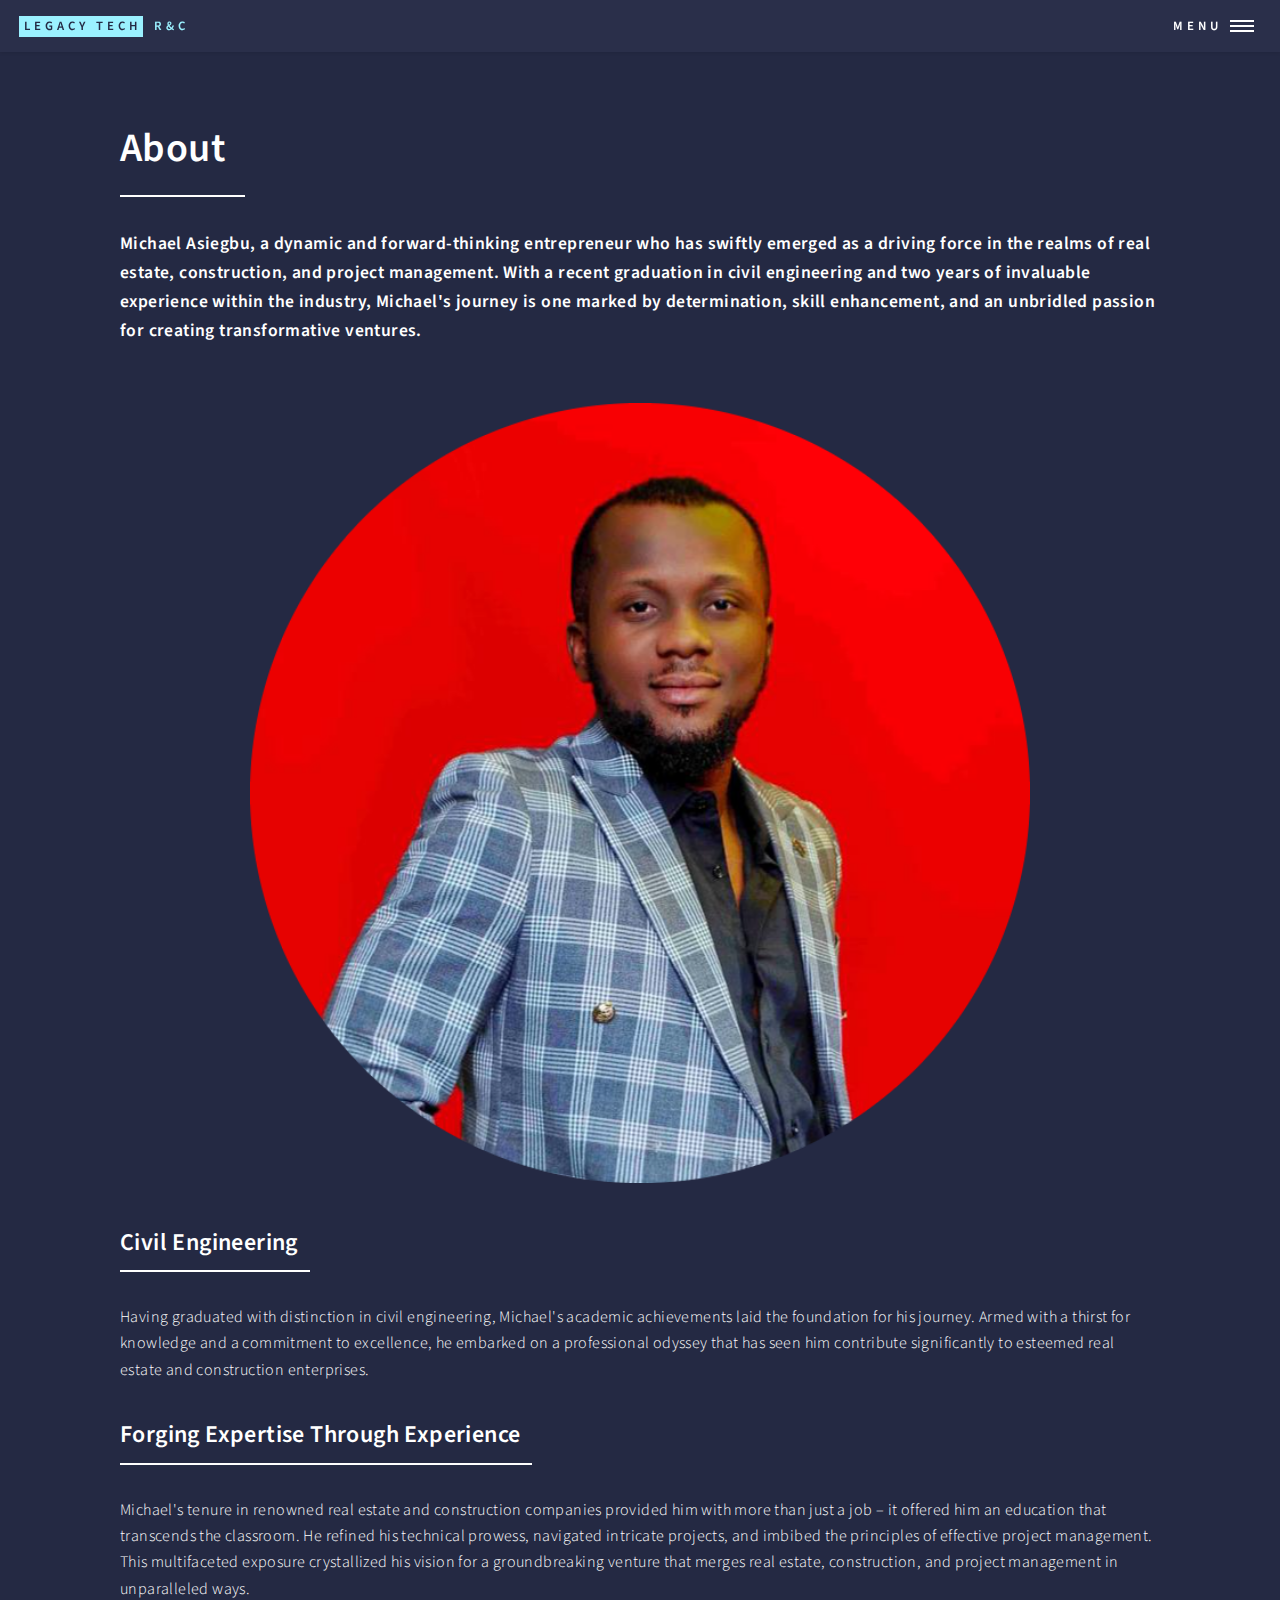
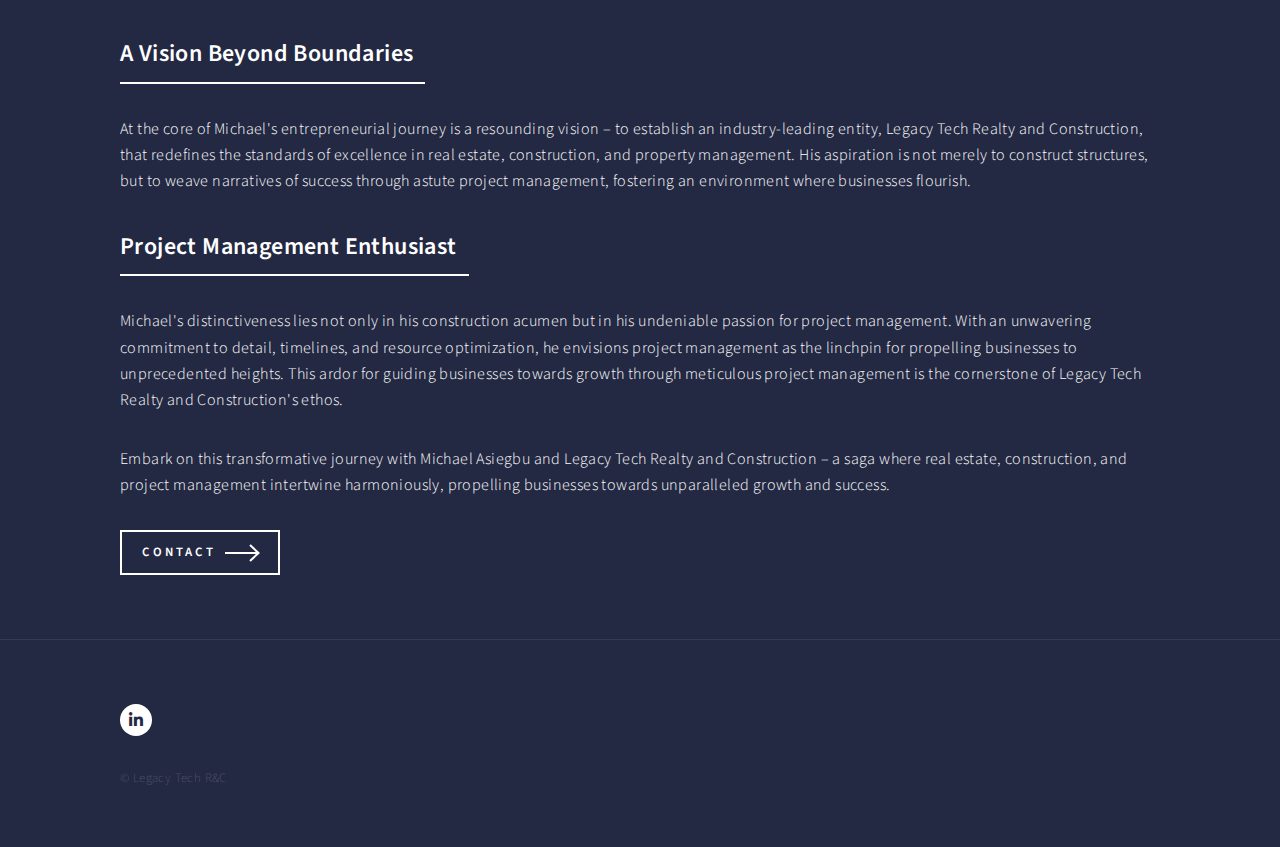
==== commit e04a19f0: "correction 1" ====
--- a/generic.html
+++ b/generic.html
@@ -49,7 +49,7 @@
 									<h4>Michael Asiegbu, a dynamic and forward-thinking entrepreneur who has swiftly emerged as a driving force in the realms of real estate, construction, and project management. With a recent graduation in civil engineering and two years of invaluable experience within the industry, Michael's journey is one marked by determination, skill enhancement, and an unbridled passion for creating transformative ventures.
 									</h4>
 									<div class="image-custom">
-										<span class="image main"><img src="images/roundedmikky.png" alt="" /></span>
+										<div class="image main"><img class="touch" src="images/roundedmikky.png" alt="" /></div>
 									</div>
 									<header class="major">
 										<h2 class="header-custom">Civil Engineering</h2>
--- a/assets/css/generic.css
+++ b/assets/css/generic.css
@@ -9,17 +9,26 @@
 
 .image-custom {
     display: flex;
-    flex-wrap: wrap;
     justify-content: center;
     align-items: center;
+    
 }
 
-@media (width > 900px) {
-    .image.main {
-        
-    }
+div.image.main {
+    height: 75%;
+    width: 75%;
 }
 
+@media (width < 430px) {
+    .image-custom {
+    }
+    
+}
 .h4-custom {
     display: block;
+}
+
+.touch {
+    width: 75%;
+    height: 75%;
 }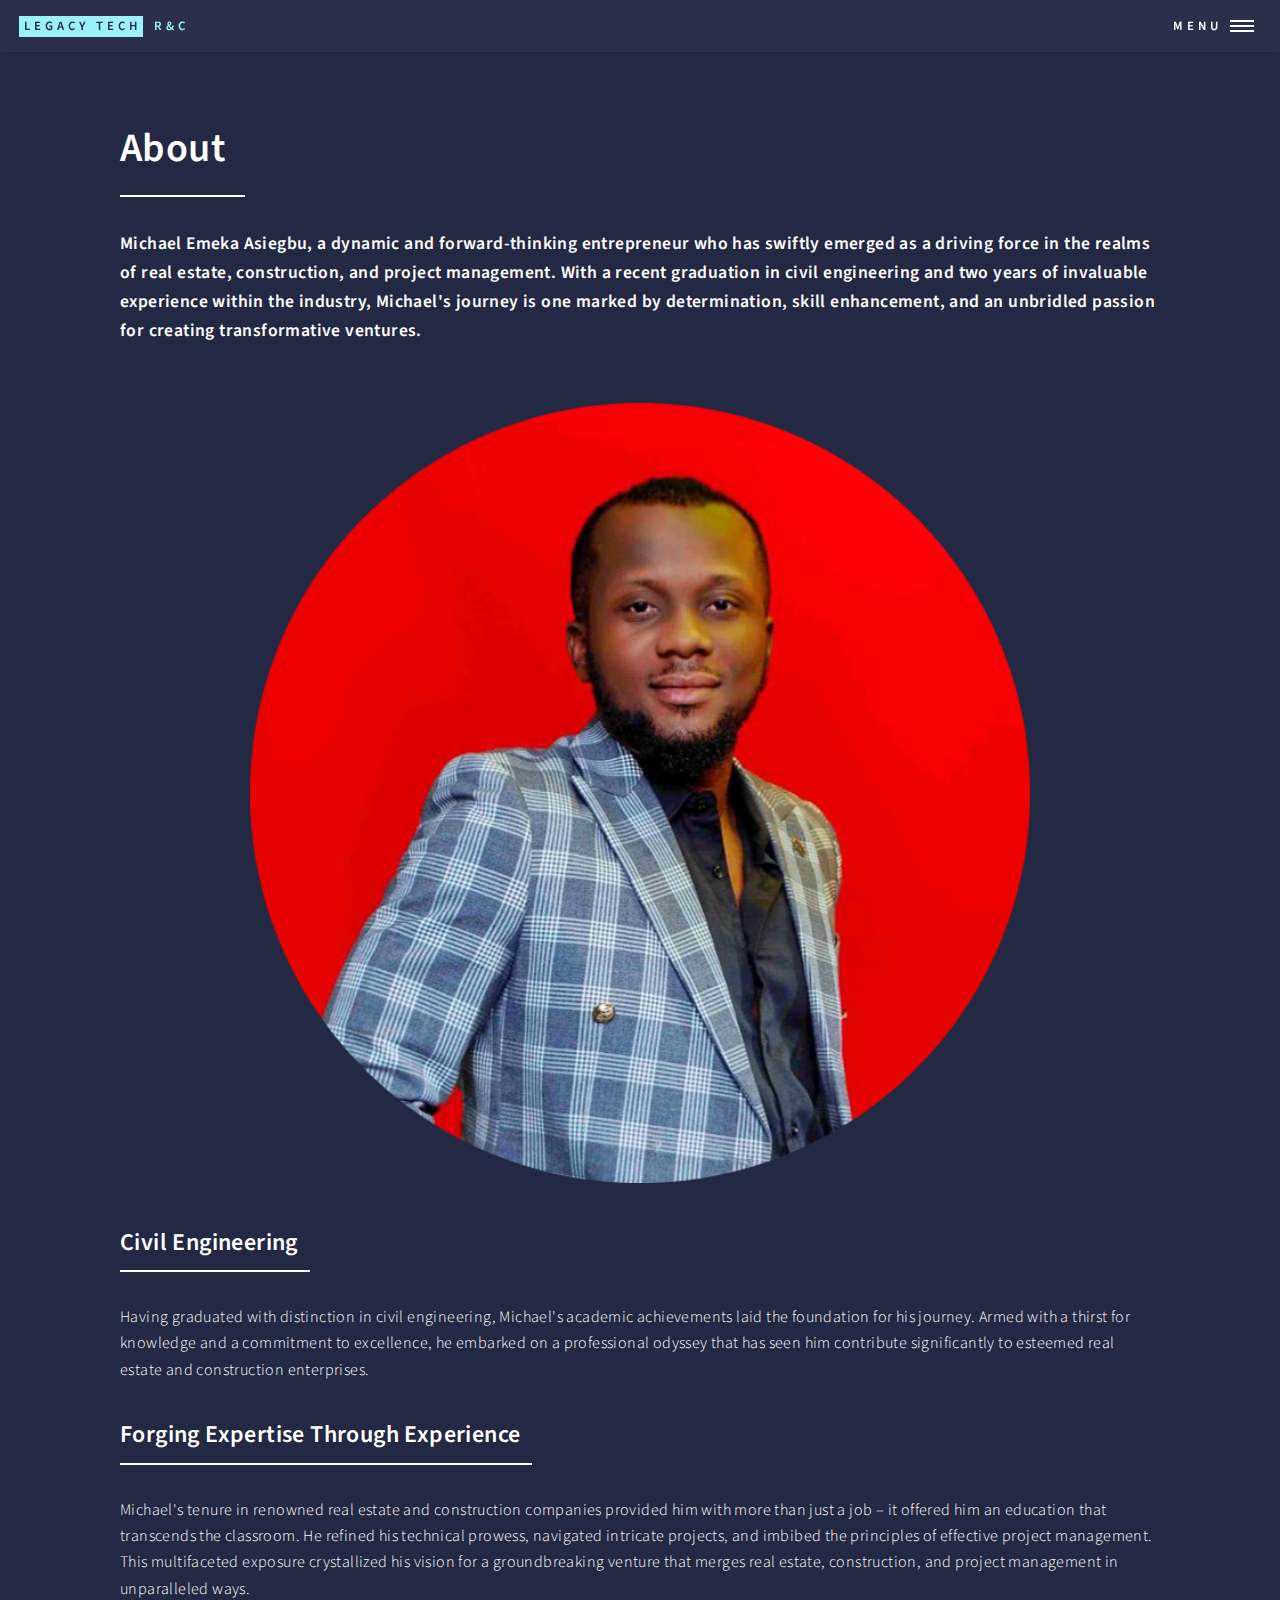
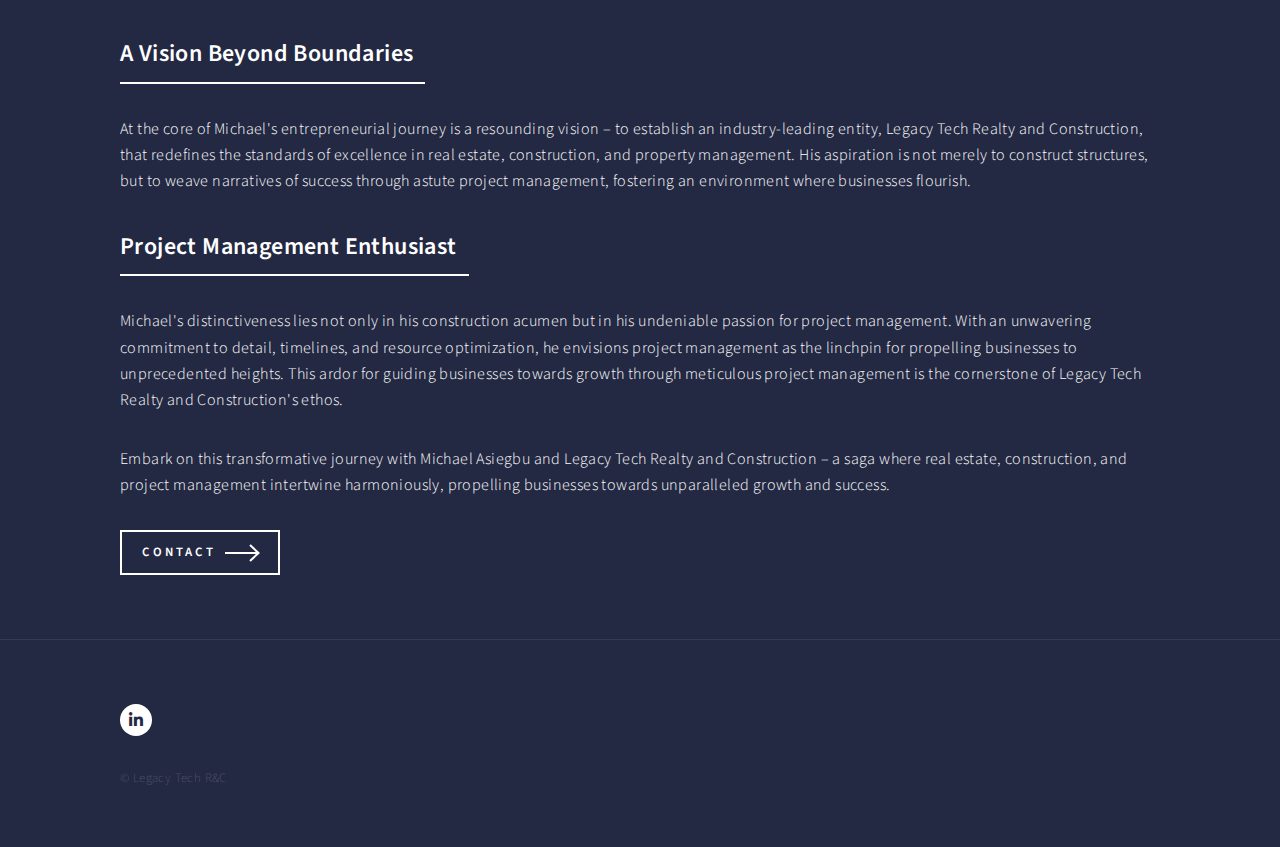
==== commit a5b3fc22: "name change" ====
--- a/generic.html
+++ b/generic.html
@@ -46,7 +46,7 @@
 									</header>
 							
 									
-									<h4>Michael Asiegbu, a dynamic and forward-thinking entrepreneur who has swiftly emerged as a driving force in the realms of real estate, construction, and project management. With a recent graduation in civil engineering and two years of invaluable experience within the industry, Michael's journey is one marked by determination, skill enhancement, and an unbridled passion for creating transformative ventures.
+									<h4>Michael Emeka Asiegbu, a dynamic and forward-thinking entrepreneur who has swiftly emerged as a driving force in the realms of real estate, construction, and project management. With a recent graduation in civil engineering and two years of invaluable experience within the industry, Michael's journey is one marked by determination, skill enhancement, and an unbridled passion for creating transformative ventures.
 									</h4>
 									<div class="image-custom">
 										<div class="image main"><img class="touch" src="images/roundedmikky.png" alt="" /></div>
